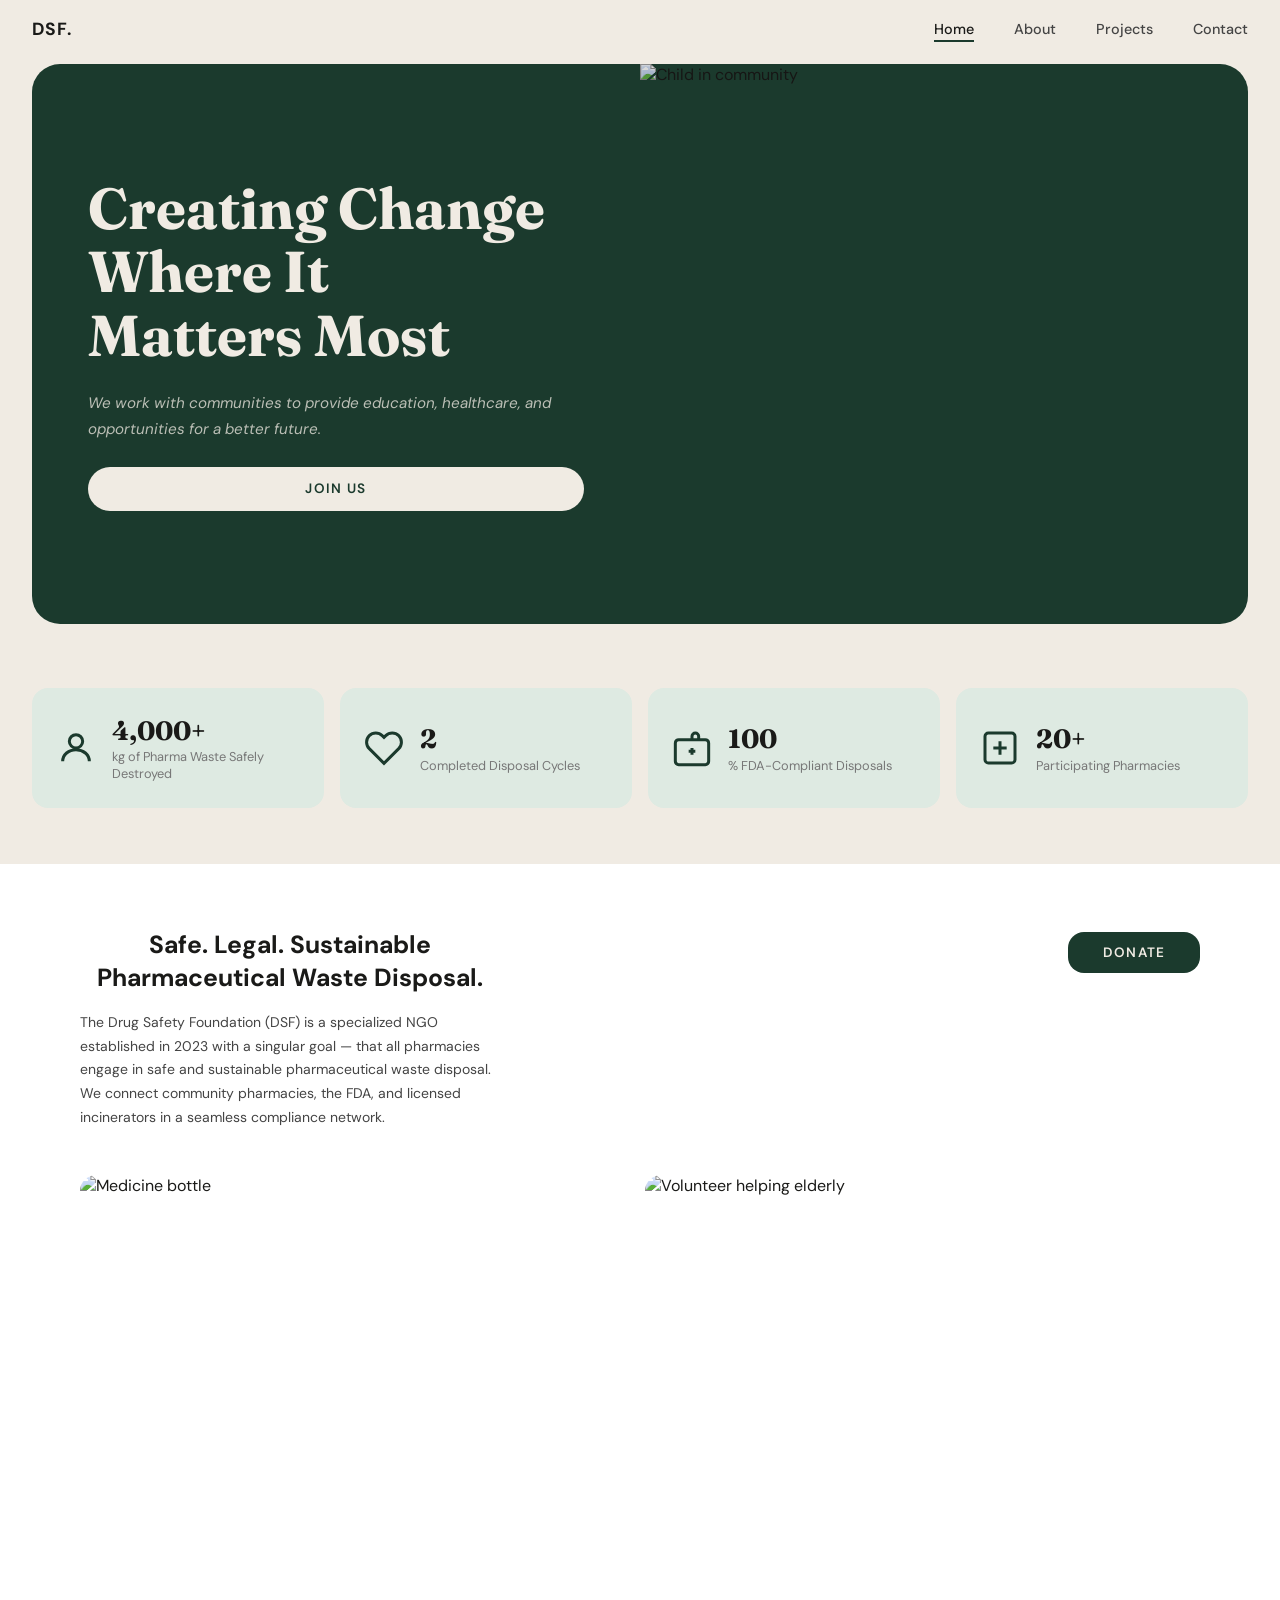
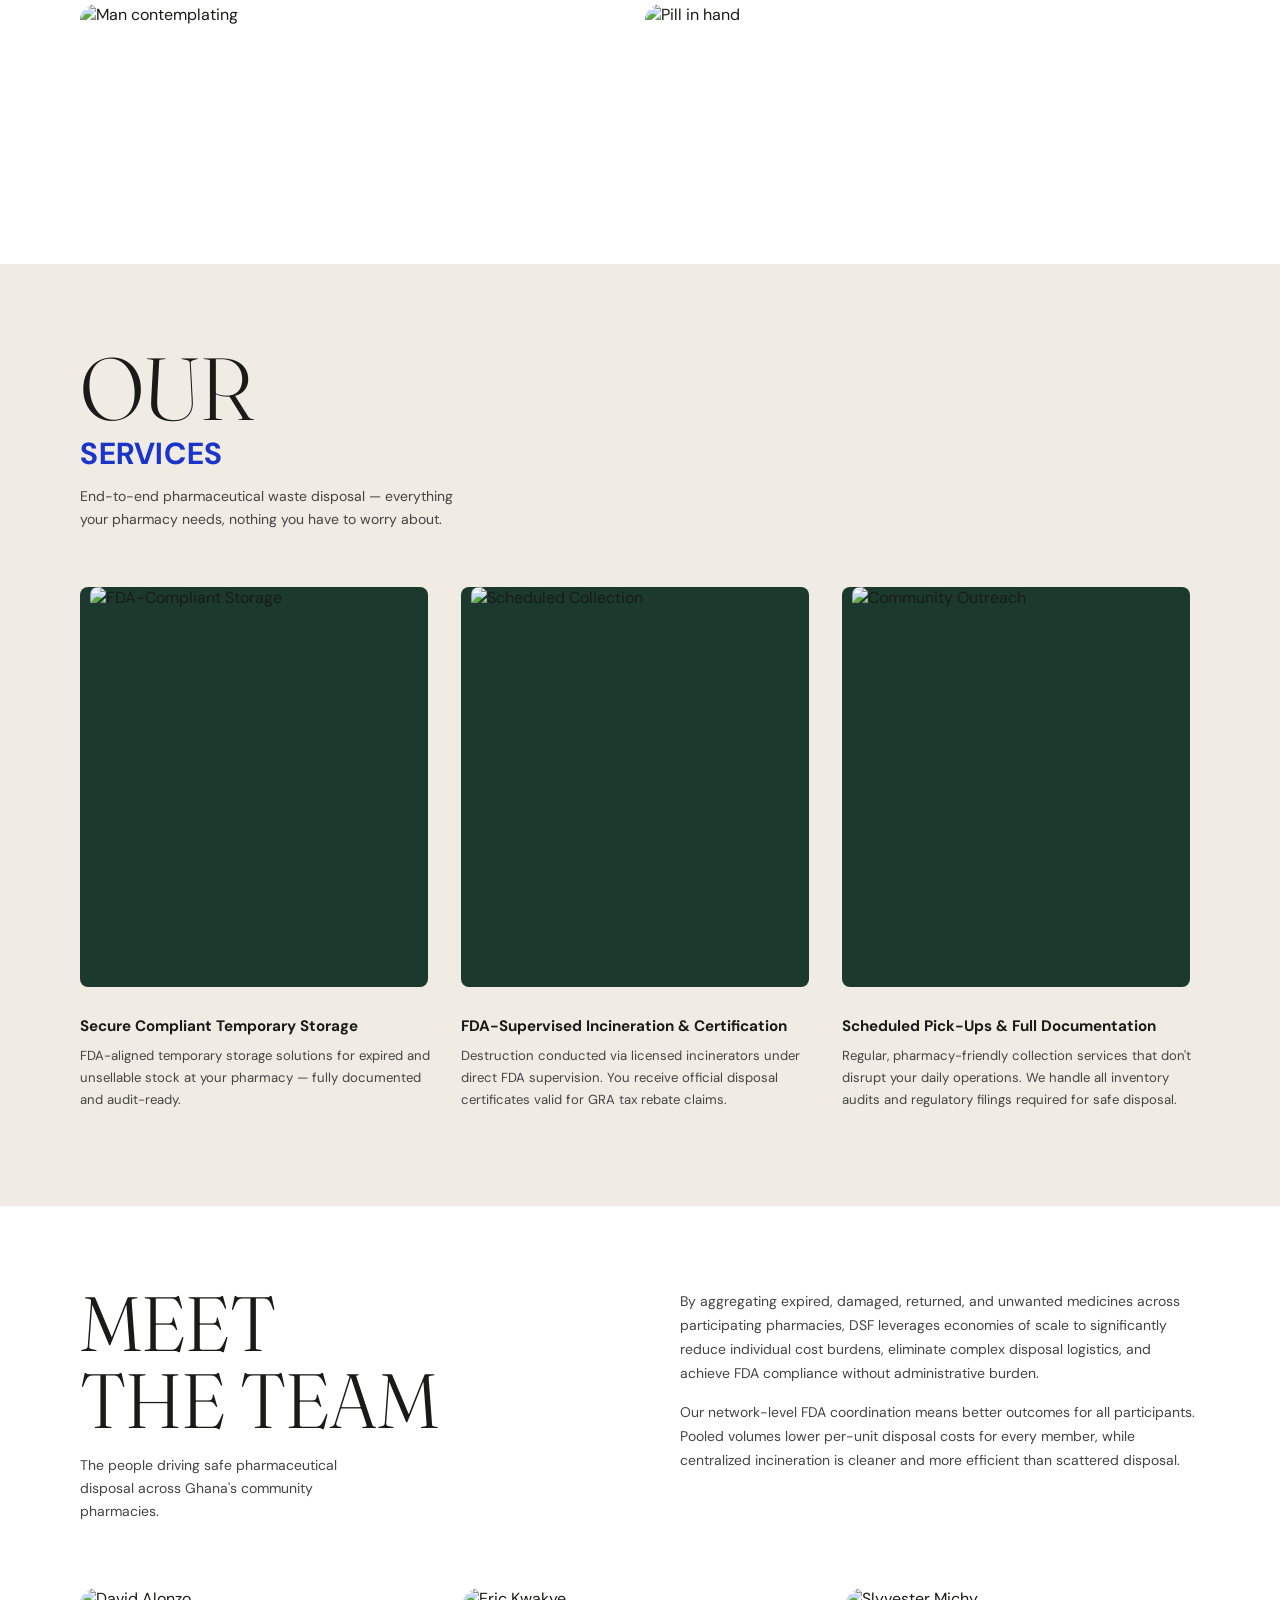
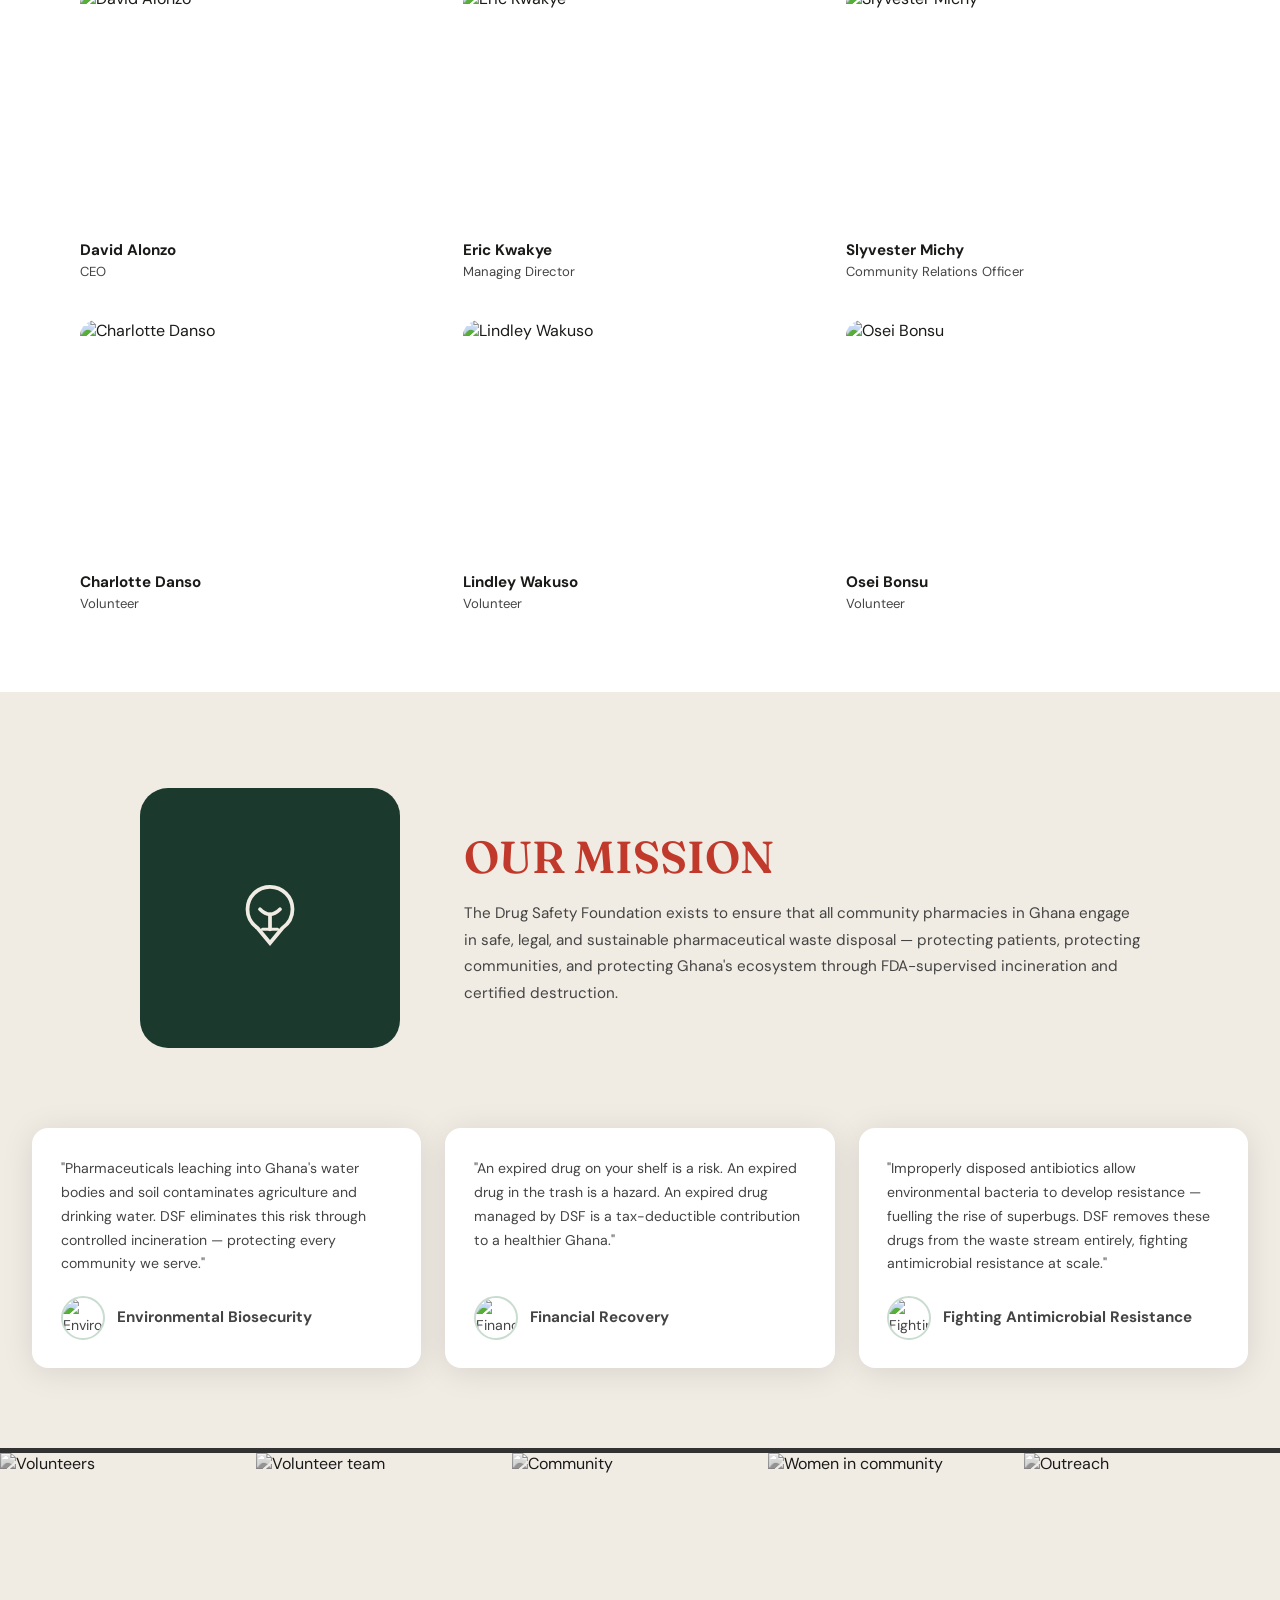
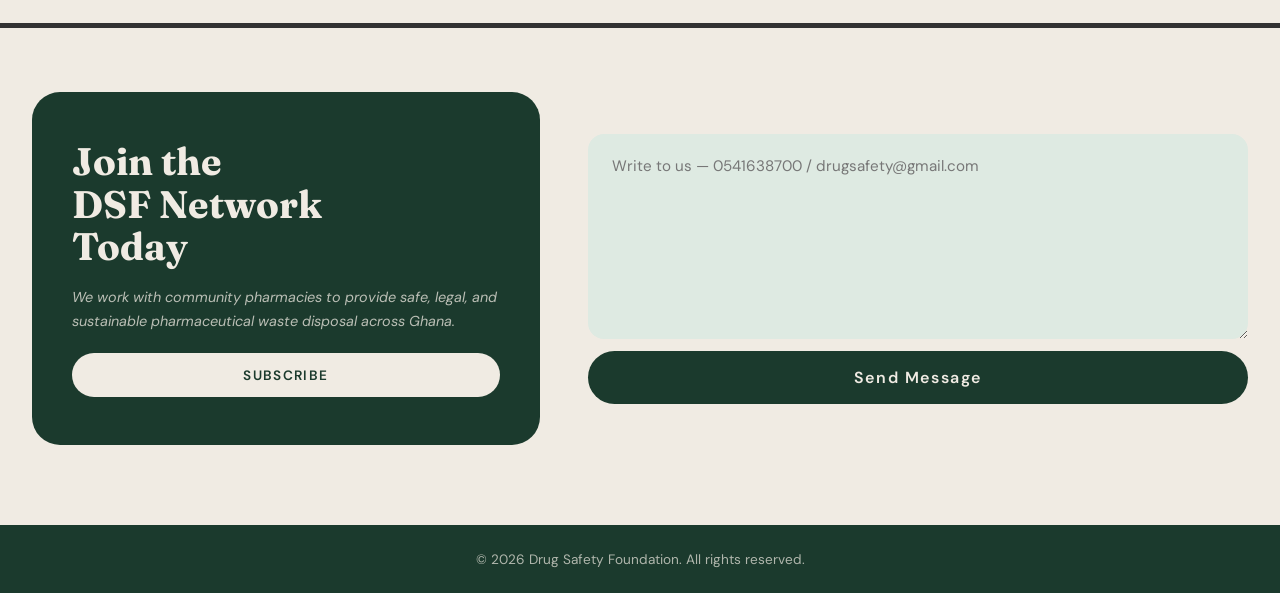
==== index.html @ d6389de9 "initial files" ====
<!DOCTYPE html>
<html lang="en">
<head>
  <meta charset="UTF-8" />
  <meta name="viewport" content="width=device-width, initial-scale=1.0" />
  <title>Drug Safety Foundation</title>
  <link rel="preconnect" href="https://fonts.googleapis.com" />
  <link rel="preconnect" href="https://fonts.gstatic.com" crossorigin />
  <link href="https://fonts.googleapis.com/css2?family=Fraunces:ital,wght@0,300;0,600;0,700;0,900;1,300;1,400&family=DM+Sans:wght@300;400;500;600&display=swap" rel="stylesheet" />
  <link rel="stylesheet" href="style.css" />
</head>
<body>

  <!-- NAVBAR -->
  <header class="navbar" id="navbar">
    <div class="navbar__inner">
      <a href="#" class="navbar__logo">DSF.</a>
      <nav class="navbar__nav">
        <a href="#hero" class="navbar__link active">Home</a>
        <a href="#about" class="navbar__link">About</a>
        <a href="#projects" class="navbar__link">Projects</a>
        <a href="#contact" class="navbar__link">Contact</a>
      </nav>

      <button class="hamburger" id="hamburger" aria-label="Open menu">
        <span></span><span></span><span></span>
      </button>

    </div>
    <!-- mobile nav -->
    <div class="mobile-nav" id="mobileNav">
      <a href="#hero" class="mobile-nav__link">Home</a>
      <a href="#about" class="mobile-nav__link">About</a>
      <a href="#projects" class="mobile-nav__link">Projects</a>
      <a href="#contact" class="mobile-nav__link">Contact</a>
    </div>
  </header>



  <main>

    <!--  HERO  -->
    <section class="hero" id="hero">
      <div class="hero__card">
        <div class="hero__content">
          <h1 class="hero__heading">
            Creating Change<br>
            Where It<br>
            Matters Most
          </h1>
          <p class="hero__sub">
            We work with communities to provide education,
            healthcare, and opportunities for a better future.
          </p>
          <a href="#contact" class="btn btn--light">JOIN US</a>
        </div>
        <div class="hero__image-wrap">
          <img
            src="https://images.unsplash.com/photo-1543857778-c4a1a3e0b2eb?w=900&q=80"
            alt="Child in community"
            class="hero__image"
          />
        </div>
      </div>
    </section>

    <!--  STATS  -->
    <section class="stats">
      <div class="stats__grid">
        <div class="stats__item">
          <div class="stats__icon">
            <svg viewBox="0 0 24 24" fill="none" stroke="currentColor" stroke-width="1.8"><circle cx="12" cy="8" r="4"/><path d="M4 20c0-4 3.6-7 8-7s8 3 8 7"/></svg>
          </div>
          <div class="stats__text">
            <strong class="stats__num">4000+</strong>
            <span class="stats__label">kg of Pharma Waste Safely Destroyed</span>
          </div>
        </div>
        <div class="stats__item">
          <div class="stats__icon">
            <svg viewBox="0 0 24 24" fill="none" stroke="currentColor" stroke-width="1.8"><path d="M20.84 4.61a5.5 5.5 0 0 0-7.78 0L12 5.67l-1.06-1.06a5.5 5.5 0 0 0-7.78 7.78l1.06 1.06L12 21.23l7.78-7.78 1.06-1.06a5.5 5.5 0 0 0 0-7.78z"/></svg>
          </div>
          <div class="stats__text">
            <strong class="stats__num">2</strong>
            <span class="stats__label">Completed Disposal Cycles</span>
          </div>
        </div>
        <div class="stats__item">
          <div class="stats__icon">
            <svg viewBox="0 0 24 24" fill="none" stroke="currentColor" stroke-width="1.8"><rect x="2" y="7" width="20" height="15" rx="2"/><path d="M16 7V5a2 2 0 0 0-4 0v2M12 12v4M10 14h4"/></svg>
          </div>
          <div class="stats__text">
            <strong class="stats__num">100</strong>
            <span class="stats__label">% FDA-Compliant Disposals</span>
          </div>
        </div>
        <div class="stats__item">
          <div class="stats__icon">
            <svg viewBox="0 0 24 24" fill="none" stroke="currentColor" stroke-width="1.8"><path d="M19 3H5a2 2 0 0 0-2 2v14a2 2 0 0 0 2 2h14a2 2 0 0 0 2-2V5a2 2 0 0 0-2-2z"/><path d="M12 8v8M8 12h8"/></svg>
          </div>
          <div class="stats__text">
            <strong class="stats__num">20+</strong>
            <span class="stats__label">Participating Pharmacies</span>
          </div>
        </div>
      </div>
    </section>



    <!-- ABOUT -->
    <section class="about" id="about">
      <div class="about__top">
        <div class="about__text-col">
          <h2 class="about__heading">Safe. Legal. Sustainable Pharmaceutical Waste Disposal.</h2>
          <p class="about__body">
            The Drug Safety Foundation (DSF) is a specialized NGO established in 2023 with a singular goal — that all pharmacies engage in safe and sustainable pharmaceutical waste disposal. We connect community pharmacies, the FDA, and licensed incinerators in a seamless compliance network.
          </p>
        </div>
        <div class="about__cta-col">
          <a href="#contact" class="btn btn--donate">DONATE</a>
        </div>
      </div>

      <!-- 2-column photo mosaic -->
      <div class="about__mosaic">
        <div class="mosaic__col">
          <div class="mosaic__img mosaic__img--tall">
            <img src="https://images.unsplash.com/photo-1584308666744-24d5c474f2ae?w=700&q=80" alt="Medicine bottle" />
          </div>
          <div class="mosaic__img mosaic__img--short">
            <img src="https://images.unsplash.com/photo-1531384441138-2736e62e0919?w=700&q=80" alt="Man contemplating" />
          </div>
        </div>
        <div class="mosaic__col">
          <div class="mosaic__img mosaic__img--tall">
            <img src="https://images.unsplash.com/photo-1559757175-5700dde675bc?w=700&q=80" alt="Volunteer helping elderly" />
          </div>
          <div class="mosaic__img mosaic__img--short">
            <img src="https://images.unsplash.com/photo-1576765607924-3f7b8410a787?w=700&q=80" alt="Pill in hand" />
          </div>
        </div>
      </div>
    </section>



    <!-- STORIES / SERVICES -->
    <section class="stories" id="projects">
      <div class="stories__header">
        <h2 class="stories__title">OUR</h2>
        <span class="stories__subtitle">SERVICES</span>
        <p class="stories__intro">
          End-to-end pharmaceutical waste disposal — everything your pharmacy needs, nothing you have to worry about.
        </p>
      </div>

      <div class="stories__grid">
        <article class="story-card">
          <div class="story-card__frame">
            <div class="story-card__accent"></div>
            <div class="story-card__img">
              <img src="https://images.unsplash.com/photo-1576765607924-3f7b8410a787?w=700&q=80" alt="FDA-Compliant Storage" />
            </div>
          </div>
          <h3 class="story-card__title">Secure Compliant Temporary Storage</h3>
          <p class="story-card__body">FDA-aligned temporary storage solutions for expired and unsellable stock at your pharmacy — fully documented and audit-ready.</p>
        </article>

        <article class="story-card">
          <div class="story-card__frame">
            <div class="story-card__accent"></div>
            <div class="story-card__img">
              <img src="https://images.unsplash.com/photo-1543857778-c4a1a3e0b2eb?w=700&q=80" alt="Scheduled Collection" />
            </div>
          </div>
          <h3 class="story-card__title">FDA-Supervised Incineration & Certification</h3>
          <p class="story-card__body">Destruction conducted via licensed incinerators under direct FDA supervision. You receive official disposal certificates valid for GRA tax rebate claims.</p>
        </article>

        <article class="story-card">
          <div class="story-card__frame">
            <div class="story-card__accent"></div>
            <div class="story-card__img">
              <img src="https://images.unsplash.com/photo-1488521787991-ed7bbaae773c?w=700&q=80" alt="Community Outreach" />
            </div>
          </div>
          <h3 class="story-card__title">Scheduled Pick-Ups & Full Documentation</h3>
          <p class="story-card__body">Regular, pharmacy-friendly collection services that don't disrupt your daily operations. We handle all inventory audits and regulatory filings required for safe disposal.</p>
        </article>
      </div>
    </section>



    <!-- TEAM -->
    <section class="team" id="team">
      <div class="team__top">
        <div class="team__header-col">
          <h2 class="team__heading">MEET<br />THE TEAM</h2>
          <p class="team__sub">The people driving safe pharmaceutical disposal across Ghana's community pharmacies.</p>
        </div>
        <div class="team__desc-col">
          <p>By aggregating expired, damaged, returned, and unwanted medicines across participating pharmacies, DSF leverages economies of scale to significantly reduce individual cost burdens, eliminate complex disposal logistics, and achieve FDA compliance without administrative burden.</p>
          <p>Our network-level FDA coordination means better outcomes for all participants. Pooled volumes lower per-unit disposal costs for every member, while centralized incineration is cleaner and more efficient than scattered disposal.</p>
        </div>
      </div>

      <!-- Row 1: 3 leadership photos -->
      <div class="team__grid">
        <div class="team-card">
          <div class="team-card__photo">
            <img src="https://images.unsplash.com/photo-1506794778202-cad84cf45f1d?w=600&q=80" alt="David Alonzo" />
          </div>
          <h3 class="team-card__name">David Alonzo</h3>
          <p class="team-card__role">CEO</p>
        </div>
        <div class="team-card">
          <div class="team-card__photo">
            <img src="https://images.unsplash.com/photo-1500648767791-00dcc994a43e?w=600&q=80" alt="Eric Kwakye" />
          </div>
          <h3 class="team-card__name">Eric Kwakye</h3>
          <p class="team-card__role">Managing Director</p>
        </div>
        <div class="team-card">
          <div class="team-card__photo">
            <img src="https://images.unsplash.com/photo-1531384441138-2736e62e0919?w=600&q=80" alt="Slyvester Michy" />
          </div>
          <h3 class="team-card__name">Slyvester Michy</h3>
          <p class="team-card__role">Community Relations Officer</p>
        </div>

        <!-- Row 2: volunteers -->
        <div class="team-card">
          <div class="team-card__photo">
            <img src="https://images.unsplash.com/photo-1567532939604-b6b5b0db2604?w=600&q=80" alt="Charlotte Danso" />
          </div>
          <h3 class="team-card__name">Charlotte Danso</h3>
          <p class="team-card__role">Volunteer</p>
        </div>
        <div class="team-card">
          <div class="team-card__photo">
            <img src="https://images.unsplash.com/photo-1531746020798-e6953c6e8e04?w=600&q=80" alt="Lindley Wakuso" />
          </div>
          <h3 class="team-card__name">Lindley Wakuso</h3>
          <p class="team-card__role">Volunteer</p>
        </div>
        <div class="team-card">
          <div class="team-card__photo">
            <img src="https://images.unsplash.com/photo-1507003211169-0a1dd7228f2d?w=600&q=80" alt="Osei Bonsu" />
          </div>
          <h3 class="team-card__name">Osei Bonsu</h3>
          <p class="team-card__role">Volunteer</p>
        </div>
      </div>
    </section>



    <!-- MISSION -->
    <section class="mission">
      <div class="mission__inner">
        <div class="mission__icon-block">
          <div class="mission__icon">
            <svg viewBox="0 0 80 80" fill="none" xmlns="http://www.w3.org/2000/svg">
              <path d="M40 15C30 15 22 23 22 33c0 6 3 11.5 8 15l10 12 10-12c5-3.5 8-9 8-15 0-10-8-18-18-18z" stroke="#f0ebe3" stroke-width="3" fill="none"/>
              <path d="M32 33c0 0 4 4 8 4s8-4 8-4" stroke="#f0ebe3" stroke-width="3" stroke-linecap="round"/>
              <path d="M40 37v12" stroke="#f0ebe3" stroke-width="3" stroke-linecap="round"/>
              <path d="M34 49h12" stroke="#f0ebe3" stroke-width="2.5" stroke-linecap="round"/>
            </svg>
          </div>
        </div>
        <div class="mission__text">
          <h2 class="mission__title">OUR MISSION</h2>
          <p class="mission__body">
            The Drug Safety Foundation exists to ensure that all community pharmacies in Ghana engage in safe, legal, and sustainable pharmaceutical waste disposal — protecting patients, protecting communities, and protecting Ghana's ecosystem through FDA-supervised incineration and certified destruction.
          </p>
        </div>
      </div>

      <!-- Testimonials / Pillars -->
      <div class="testimonials">
        <div class="testimonial-card">
          <p>"Pharmaceuticals leaching into Ghana's water bodies and soil contaminates agriculture and drinking water. DSF eliminates this risk through controlled incineration — protecting every community we serve."</p>
          <div class="testimonial-card__author">
            <div class="testimonial-card__avatar">
              <img src="https://images.unsplash.com/photo-1534528741775-53994a69daeb?w=100&q=80" alt="Environmental Biosecurity" />
            </div>
            <strong>Environmental Biosecurity</strong>
          </div>
        </div>
        <div class="testimonial-card">
          <p>"An expired drug on your shelf is a risk. An expired drug in the trash is a hazard. An expired drug managed by DSF is a tax-deductible contribution to a healthier Ghana."</p>
          <div class="testimonial-card__author">
            <div class="testimonial-card__avatar">
              <img src="https://images.unsplash.com/photo-1531384441138-2736e62e0919?w=100&q=80" alt="Financial Recovery" />
            </div>
            <strong>Financial Recovery</strong>
          </div>
        </div>
        <div class="testimonial-card">
          <p>"Improperly disposed antibiotics allow environmental bacteria to develop resistance — fuelling the rise of superbugs. DSF removes these drugs from the waste stream entirely, fighting antimicrobial resistance at scale."</p>
          <div class="testimonial-card__author">
            <div class="testimonial-card__avatar">
              <img src="https://images.unsplash.com/photo-1531746020798-e6953c6e8e04?w=100&q=80" alt="Fighting AMR" />
            </div>
            <strong>Fighting Antimicrobial Resistance</strong>
          </div>
        </div>
      </div>
    </section>



    <!--  CONTACT -->
    <section class="contact" id="contact">
      <!-- Photo strip -->
      <div class="photo-strip">
        <img src="https://images.unsplash.com/photo-1488521787991-ed7bbaae773c?w=500&q=60&grayscale" alt="Volunteers" />
        <img src="https://images.unsplash.com/photo-1559757175-5700dde675bc?w=500&q=60&grayscale" alt="Volunteer team" />
        <img src="https://images.unsplash.com/photo-1531384441138-2736e62e0919?w=500&q=60&grayscale" alt="Community" />
        <img src="https://images.unsplash.com/photo-1567532939604-b6b5b0db2604?w=500&q=60&grayscale" alt="Women in community" />
        <img src="https://images.unsplash.com/photo-1594744803329-e58b31de8bf5?w=500&q=60&grayscale" alt="Outreach" />
      </div>

      <!-- Contact form section -->
      <div class="contact__body">
        <div class="contact__cta-card">
          <h2 class="contact__heading">Join the<br />DSF Network<br />Today</h2>
          <p class="contact__sub">
            We work with community pharmacies to provide safe, legal, and sustainable pharmaceutical waste disposal across Ghana.
          </p>
          <button class="btn btn--light-outline">SUBSCRIBE</button>
        </div>

        <div class="contact__form-col">
          <textarea class="contact__textarea" placeholder="Write to us — 0541638700 / drugsafety@gmail.com" rows="8"></textarea>
          <button class="btn btn--send" id="sendBtn">Send Message</button>
        </div>
      </div>
    </section>

  </main>



  <!-- FOOTER -->
  <footer class="footer">
    <p>© 2026 Drug Safety Foundation. All rights reserved.</p>
  </footer>

  <script src="main.js"></script>
</body>
</html>
---- style.css ----
/* ── Custom Properties ─────────────────────────────── */
:root {
  --cream:       #f0ebe3;
  --forest:      #1b3a2d;
  --forest-mid:  #2a5040;
  --sage:        #c9dcd0;
  --sage-light:  #deeae2;
  --blush:       #c0392b;
  --text-dark:   #1a1a18;
  --text-mid:    #444;
  --text-light:  #777;
  --white:       #ffffff;

  --font-display: 'Fraunces', Georgia, serif;
  --font-body:    'DM Sans', sans-serif;

  --radius-sm:   8px;
  --radius-md:   16px;
  --radius-lg:   28px;
  --radius-xl:   40px;

  --shadow:      0 4px 32px rgba(0,0,0,.10);
  --shadow-lg:   0 12px 48px rgba(0,0,0,.15);
}

/* ── Reset ─────────────────────────────────────────── */
*, *::before, *::after { box-sizing: border-box; margin: 0; padding: 0; }
html { scroll-behavior: smooth; }
body {
  font-family: var(--font-body);
  background-color: var(--cream);
  color: var(--text-dark);
  overflow-x: hidden;
}
img { display: block; width: 100%; height: 100%; object-fit: cover; }
a  { text-decoration: none; color: inherit; }

/* ── Shared Buttons ────────────────────────────────── */
.btn {
  display: inline-flex;
  align-items: center;
  justify-content: center;
  font-family: var(--font-body);
  font-weight: 600;
  font-size: .85rem;
  letter-spacing: .1em;
  cursor: pointer;
  border: none;
  transition: transform .2s, box-shadow .2s, background .2s;
}
.btn:hover { transform: translateY(-2px); box-shadow: var(--shadow); }
.btn:active { transform: translateY(0); }

.btn--light {
  background: var(--cream);
  color: var(--forest);
  padding: .85rem 2.8rem;
  border-radius: 999px;
}
.btn--dark {
  background: var(--forest);
  color: var(--cream);
  padding: .85rem 2.4rem;
  border-radius: var(--radius-md);
}
.btn--light-outline {
  background: var(--cream);
  color: var(--forest);
  padding: .85rem 2.4rem;
  border-radius: 999px;
}
.btn--send {
  width: 100%;
  background: var(--forest);
  color: var(--cream);
  padding: 1rem 2rem;
  border-radius: 999px;
  font-size: 1rem;
  margin-top: .75rem;
}


.navbar {
  position: fixed;
  top: 0; left: 0; right: 0;
  z-index: 100;
  background: var(--cream);
  transition: box-shadow .3s;
}
.navbar.scrolled { box-shadow: 0 2px 20px rgba(0,0,0,.10); }

.navbar__inner {
  max-width: 1280px;
  margin: 0 auto;
  padding: 1.1rem 2rem;
  display: flex;
  align-items: center;
  justify-content: space-between;
}

.navbar__logo {
  font-family: var(--font-body);
  font-weight: 700;
  font-size: 1.1rem;
  letter-spacing: .05em;
  color: var(--text-dark);
}

.navbar__nav { display: flex; gap: 2.5rem; }
.navbar__link {
  font-size: .9rem;
  font-weight: 500;
  color: var(--text-mid);
  position: relative;
  transition: color .2s;
}
.navbar__link::after {
  content: '';
  position: absolute;
  bottom: -4px; left: 0;
  width: 0; height: 2px;
  background: var(--forest);
  transition: width .25s;
}
.navbar__link:hover, .navbar__link.active { color: var(--text-dark); }
.navbar__link.active::after, .navbar__link:hover::after { width: 100%; }

/* hamburger */
.hamburger {
  display: none;
  flex-direction: column;
  gap: 5px;
  background: none;
  border: none;
  cursor: pointer;
  padding: 4px;
}
.hamburger span {
  display: block;
  width: 24px; height: 2px;
  background: var(--text-dark);
  border-radius: 2px;
  transition: transform .3s, opacity .3s;
}
.hamburger.open span:nth-child(1) { transform: translateY(7px) rotate(45deg); }
.hamburger.open span:nth-child(2) { opacity: 0; }
.hamburger.open span:nth-child(3) { transform: translateY(-7px) rotate(-45deg); }

/* mobile nav */
.mobile-nav {
  display: none;
  flex-direction: column;
  background: var(--forest);
  padding: 1.5rem 2rem;
  gap: 1.2rem;
}
.mobile-nav.open { display: flex; }
.mobile-nav__link {
  color: var(--cream);
  font-size: 1.1rem;
  font-weight: 500;
}


.hero {
  padding: 4rem 2rem 2rem;
  background: var(--cream);
}
.hero__card {
  max-width: 1280px;
  margin: 0 auto;
  background: var(--forest);
  border-radius: var(--radius-lg);
  display: grid;
  grid-template-columns: 1fr 1fr;
  overflow: hidden;
  min-height: 560px;
}

.hero__content {
  padding: 4rem 3.5rem;
  display: flex;
  flex-direction: column;
  justify-content: center;
  gap: 1.5rem;
}

.hero__heading {
  font-family: var(--font-display);
  font-weight: 700;
  font-size: clamp(2.4rem, 4.5vw, 4rem);
  line-height: 1.1;
  color: var(--cream);
}

.hero__sub {
  font-size: .95rem;
  line-height: 1.7;
  color: rgba(240,235,227,.75);
  font-style: italic;
}

.hero__image-wrap {
  position: relative;
  overflow: hidden;
}
.hero__image {
  width: 100%; height: 100%;
  object-fit: cover;
  filter: brightness(.85) saturate(.9);
  transition: transform 6s ease;
  background-image: url(./src/images/dfs-hero.png);
}
.hero__image-wrap:hover .hero__image { transform: scale(1.04); }

/* ════════════════════════════════════════════════════
   STATS
════════════════════════════════════════════════════ */
.stats {
  padding: 2rem 2rem 3.5rem;
  background: var(--cream);
}
.stats__grid {
  max-width: 1280px;
  margin: 0 auto;
  display: grid;
  grid-template-columns: repeat(4, 1fr);
  gap: 1rem;
}
.stats__item {
  background: var(--sage-light);
  border-radius: var(--radius-md);
  padding: 1.6rem 1.5rem;
  display: flex;
  align-items: center;
  gap: 1rem;
  transition: transform .25s;
}
.stats__item:hover { transform: translateY(-4px); }

.stats__icon {
  width: 40px; height: 40px; flex-shrink: 0;
  color: var(--forest);
}
.stats__icon svg { width: 100%; height: 100%; }

.stats__num {
  display: block;
  font-family: var(--font-display);
  font-size: 1.65rem;
  font-weight: 700;
  color: var(--text-dark);
}
.stats__label {
  display: block;
  font-size: .8rem;
  color: var(--text-light);
  margin-top: .1rem;
}

/* ════════════════════════════════════════════════════
   ABOUT  (PDF page 2)
════════════════════════════════════════════════════ */
.about {
  background: var(--white);
  padding: 4rem 5rem 0;
}

/* Top row: heading+body LEFT, donate button RIGHT */
.about__top {
  display: flex;
  justify-content: space-between;
  align-items: flex-start;
  margin-bottom: 2.8rem;
  gap: 3rem;
}

.about__text-col { max-width: 420px; }

.about__heading {
  font-family: var(--font-body);
  font-size: 1.55rem;
  font-weight: 700;
  line-height: 1.35;
  color: var(--text-dark);
  margin-bottom: 1rem;
  /* PDF: center-aligned heading */
  text-align: center;
}

.about__body {
  font-size: .875rem;
  line-height: 1.7;
  color: var(--text-mid);
}

.about__cta-col {
  flex-shrink: 0;
  padding-top: .25rem;
}

.btn--donate {
  background: var(--forest);
  color: var(--cream);
  padding: .75rem 2.2rem;
  border-radius: var(--radius-md);
  font-size: .85rem;
  letter-spacing: .08em;
}

/* 2-column mosaic: each col has tall image + short image */
.about__mosaic {
  display: grid;
  grid-template-columns: 1fr 1fr;
  gap: .6rem;
}

.mosaic__col {
  display: flex;
  flex-direction: column;
  gap: .6rem;
}

.mosaic__img {
  overflow: hidden;
  border-radius: var(--radius-md);
}
.mosaic__img img { width: 100%; height: 100%; object-fit: cover; }

/* Left col: tall ≈ 60%, short ≈ 38% of total height */
.mosaic__img--tall  { height: 420px; }
.mosaic__img--short { height: 260px; }

/* ════════════════════════════════════════════════════
   SUCCESS STORIES  (PDF page 3)
════════════════════════════════════════════════════ */
.stories {
  padding: 5rem 5rem 6rem;
  background: var(--cream);
}

/* Header block — top-left */
.stories__header {
  margin-bottom: 3.5rem;
}

.stories__title {
  font-family: var(--font-display);
  font-size: clamp(3rem, 7vw, 5.5rem);
  font-weight: 300;           /* thin weight like PDF */
  line-height: 1;
  color: var(--text-dark);
  letter-spacing: -.01em;
}

.stories__subtitle {
  display: block;
  font-family: var(--font-body);
  font-size: clamp(1.3rem, 2.5vw, 1.9rem);
  font-weight: 700;
  color: #1a35c8;             /* blue from PDF */
  margin-top: .15rem;
  margin-bottom: .7rem;
  letter-spacing: .02em;
}

.stories__intro {
  font-size: .875rem;
  color: var(--text-mid);
  line-height: 1.65;
  max-width: 380px;
}

/* 3-equal-column grid */
.stories__grid {
  display: grid;
  grid-template-columns: repeat(3, 1fr);
  gap: 1.4rem;
  align-items: start;
}

.story-card { display: flex; flex-direction: column; }

/* Frame = the image + accent border together */
.story-card__frame {
  position: relative;
  margin-bottom: 1.2rem;
  /* accent offset: shift image right+down so accent shows top-left */
  padding-left: 10px;
  padding-bottom: 10px;
}

/* Dark green rect behind the image (top-left corner peeks out) */
.story-card__accent {
  position: absolute;
  top: 0;
  left: 0;
  /* stretches almost to image bottom-right */
  right: 10px;
  bottom: 10px;
  background: var(--forest);
  border-radius: var(--radius-sm);
  z-index: 0;
}

/* The image sits in front, offset right+down */
.story-card__img {
  position: relative;
  z-index: 1;
  border-radius: var(--radius-sm);
  overflow: hidden;
  height: 400px;
}
.story-card__img img {
  width: 100%; height: 100%;
  object-fit: cover;
  object-position: center top;
  transition: transform .5s ease;
}
.story-card:hover .story-card__img img { transform: scale(1.04); }

.story-card__title {
  font-family: var(--font-body);
  font-weight: 700;
  font-size: .95rem;
  color: var(--text-dark);
  margin-bottom: .5rem;
  line-height: 1.4;
}

.story-card__body {
  font-size: .82rem;
  color: var(--text-mid);
  line-height: 1.65;
}

/* ════════════════════════════════════════════════════
   TEAM  (PDF page 4)
════════════════════════════════════════════════════ */
.team {
  background: var(--white);
  padding: 5rem 5rem 5rem;
}

/* Top row: big heading+sub LEFT, two paragraphs RIGHT */
.team__top {
  display: grid;
  grid-template-columns: auto 1fr;
  gap: 6rem;
  align-items: start;
  margin-bottom: 4rem;
}

.team__header-col {}

.team__heading {
  font-family: var(--font-display);
  font-size: clamp(3rem, 6vw, 5rem);
  font-weight: 300;           /* very thin, like PDF */
  line-height: 1;
  color: var(--text-dark);
  letter-spacing: -.01em;
  margin-bottom: .9rem;
}

.team__sub {
  font-size: .875rem;
  color: var(--text-mid);
  line-height: 1.65;
  max-width: 280px;
}

.team__desc-col {
  display: flex;
  flex-direction: column;
  gap: 1rem;
  font-size: .875rem;
  color: var(--text-mid);
  line-height: 1.7;
  max-width: 520px;
  /* vertically align to heading top, push to right side */
  justify-self: end;
  padding-top: .25rem;
}

/* 3-column × 2-row photo grid */
.team__grid {
  display: grid;
  grid-template-columns: repeat(3, 1fr);
  gap: 2.5rem 1.8rem;
}

.team-card {}

.team-card__photo {
  border-radius: var(--radius-md);
  overflow: hidden;
  /* wide landscape-ish ratio like PDF — photos are wide, not portrait */
  height: 240px;
  margin-bottom: .75rem;
}
.team-card__photo img {
  width: 100%; height: 100%;
  object-fit: cover;
  object-position: center top;
  transition: transform .4s ease;
}
.team-card:hover .team-card__photo img { transform: scale(1.04); }

.team-card__name {
  font-family: var(--font-body);
  font-weight: 700;
  font-size: .95rem;
  color: var(--text-dark);
  margin-bottom: .2rem;
}
.team-card__role {
  font-size: .82rem;
  color: var(--text-mid);
}

/* ════════════════════════════════════════════════════
   MISSION
════════════════════════════════════════════════════ */
.mission {
  background: var(--cream);
  padding: 6rem 2rem 5rem;
}

.mission__inner {
  max-width: 1000px;
  margin: 0 auto 5rem;
  display: grid;
  grid-template-columns: auto 1fr;
  gap: 4rem;
  align-items: center;
}

.mission__icon-block {
  width: 260px;
  height: 260px;
  background: var(--forest);
  border-radius: var(--radius-lg);
  display: flex;
  align-items: center;
  justify-content: center;
  flex-shrink: 0;
}
.mission__icon {
  width: 100px; height: 100px;
}
.mission__icon svg { width: 100%; height: 100%; }

.mission__title {
  font-family: var(--font-display);
  font-size: clamp(1.8rem, 3.5vw, 2.8rem);
  color: var(--blush);
  margin-bottom: 1rem;
  font-weight: 600;
}
.mission__body {
  font-size: .95rem;
  color: var(--text-mid);
  line-height: 1.75;
}

/* Testimonials */
.testimonials {
  max-width: 1280px;
  margin: 0 auto;
  display: grid;
  grid-template-columns: repeat(3, 1fr);
  gap: 1.5rem;
}

.testimonial-card {
  background: var(--white);
  border-radius: var(--radius-md);
  padding: 1.8rem;
  display: flex;
  flex-direction: column;
  justify-content: space-between;
  gap: 1.2rem;
  font-size: .88rem;
  color: var(--text-mid);
  line-height: 1.7;
  box-shadow: var(--shadow);
  transition: transform .25s;
}
.testimonial-card:hover { transform: translateY(-5px); }

.testimonial-card__author {
  display: flex;
  align-items: center;
  gap: .75rem;
}
.testimonial-card__avatar {
  width: 44px; height: 44px;
  border-radius: 50%;
  overflow: hidden;
  flex-shrink: 0;
  border: 2px solid var(--sage);
}
.testimonial-card__author strong { font-size: .95rem; }

/* ════════════════════════════════════════════════════
   CONTACT
════════════════════════════════════════════════════ */
.contact { background: var(--cream); }

/* Photo strip */
.photo-strip {
  display: grid;
  grid-template-columns: repeat(5, 1fr);
  height: 180px;
  overflow: hidden;
  border-top: 5px solid var(--forest);
  border-bottom: 5px solid var(--forest);
  filter: grayscale(1);
}
.photo-strip img { height: 100%; object-fit: cover; object-position: center top; }

/* Body */
.contact__body {
  max-width: 1280px;
  margin: 0 auto;
  padding: 4rem 2rem 5rem;
  display: grid;
  grid-template-columns: 1fr 1.3fr;
  gap: 3rem;
  align-items: center;
}

.contact__cta-card {
  background: var(--forest);
  border-radius: var(--radius-lg);
  padding: 3rem 2.5rem;
  display: flex;
  flex-direction: column;
  gap: 1.2rem;
}
.contact__heading {
  font-family: var(--font-display);
  font-size: clamp(1.8rem, 3vw, 2.8rem);
  font-weight: 700;
  color: var(--cream);
  line-height: 1.1;
}
.contact__sub {
  font-size: .9rem;
  color: rgba(240,235,227,.75);
  font-style: italic;
  line-height: 1.65;
}

.contact__form-col { display: flex; flex-direction: column; }

.contact__textarea {
  width: 100%;
  background: var(--sage-light);
  border: none;
  border-radius: var(--radius-md);
  padding: 1.4rem 1.5rem;
  font-family: var(--font-body);
  font-size: .95rem;
  color: var(--text-dark);
  resize: vertical;
  outline: none;
  transition: box-shadow .2s;
}
.contact__textarea:focus {
  box-shadow: 0 0 0 2px var(--forest);
}
.contact__textarea::placeholder { color: var(--text-light); }

/* ════════════════════════════════════════════════════
   FOOTER
════════════════════════════════════════════════════ */
.footer {
  background: var(--forest);
  color: rgba(240,235,227,.7);
  text-align: center;
  padding: 1.6rem 2rem;
  font-size: .85rem;
}

/* ════════════════════════════════════════════════════
   ANIMATIONS
════════════════════════════════════════════════════ */
.fade-in {
  opacity: 0;
  transform: translateY(28px);
  transition: opacity .65s ease, transform .65s ease;
}
.fade-in.visible {
  opacity: 1;
  transform: none;
}

/* ════════════════════════════════════════════════════
   RESPONSIVE
════════════════════════════════════════════════════ */
@media (max-width: 1024px) {
  .about { padding: 4rem 2.5rem 0; }
  .stories { padding: 4rem 2.5rem 5rem; }
  .team { padding: 4rem 2.5rem 4rem; }

  .stats__grid { grid-template-columns: repeat(2, 1fr); }
  .stories__grid { grid-template-columns: repeat(2, 1fr); }
  .team__grid { grid-template-columns: repeat(2, 1fr); }
  .team__top { gap: 3rem; }
  .testimonials { grid-template-columns: 1fr 1fr; }
  .mission__inner { grid-template-columns: 1fr; justify-items: center; text-align: center; }
}

@media (max-width: 768px) {
  .navbar__nav { display: none; }
  .hamburger { display: flex; }

  .about { padding: 3rem 1.5rem 0; }
  .stories { padding: 3rem 1.5rem 4rem; }
  .team { padding: 3rem 1.5rem 3rem; }

  .hero__card { grid-template-columns: 1fr; }
  .hero__image-wrap { height: 280px; order: -1; }
  .hero__content { padding: 2.5rem 2rem; }

  .about__top { flex-direction: column; }
  .about__mosaic { grid-template-columns: 1fr; }
  .mosaic__img--tall  { height: 280px; }
  .mosaic__img--short { height: 180px; }

  .stories__grid { grid-template-columns: 1fr; }
  .story-card__img { height: 300px; }

  .team__top { grid-template-columns: 1fr; gap: 1.5rem; }
  .team__desc-col { justify-self: start; max-width: 100%; }
  .team__grid { grid-template-columns: 1fr 1fr; gap: 1.5rem 1rem; }

  .testimonials { grid-template-columns: 1fr; }
  .contact__body { grid-template-columns: 1fr; }
  .photo-strip { grid-template-columns: repeat(3, 1fr); }
  .photo-strip img:nth-child(4),
  .photo-strip img:nth-child(5) { display: none; }
  .mission__icon-block { width: 180px; height: 180px; }
}

@media (max-width: 480px) {
  .about { padding: 2.5rem 1rem 0; }
  .stories { padding: 2.5rem 1rem 3rem; }
  .team { padding: 2.5rem 1rem 2.5rem; }

  .stats__grid { grid-template-columns: 1fr 1fr; }
  .team__grid { grid-template-columns: 1fr; }
  .photo-strip { grid-template-columns: repeat(2, 1fr); }
  .photo-strip img:nth-child(3) { display: none; }
}
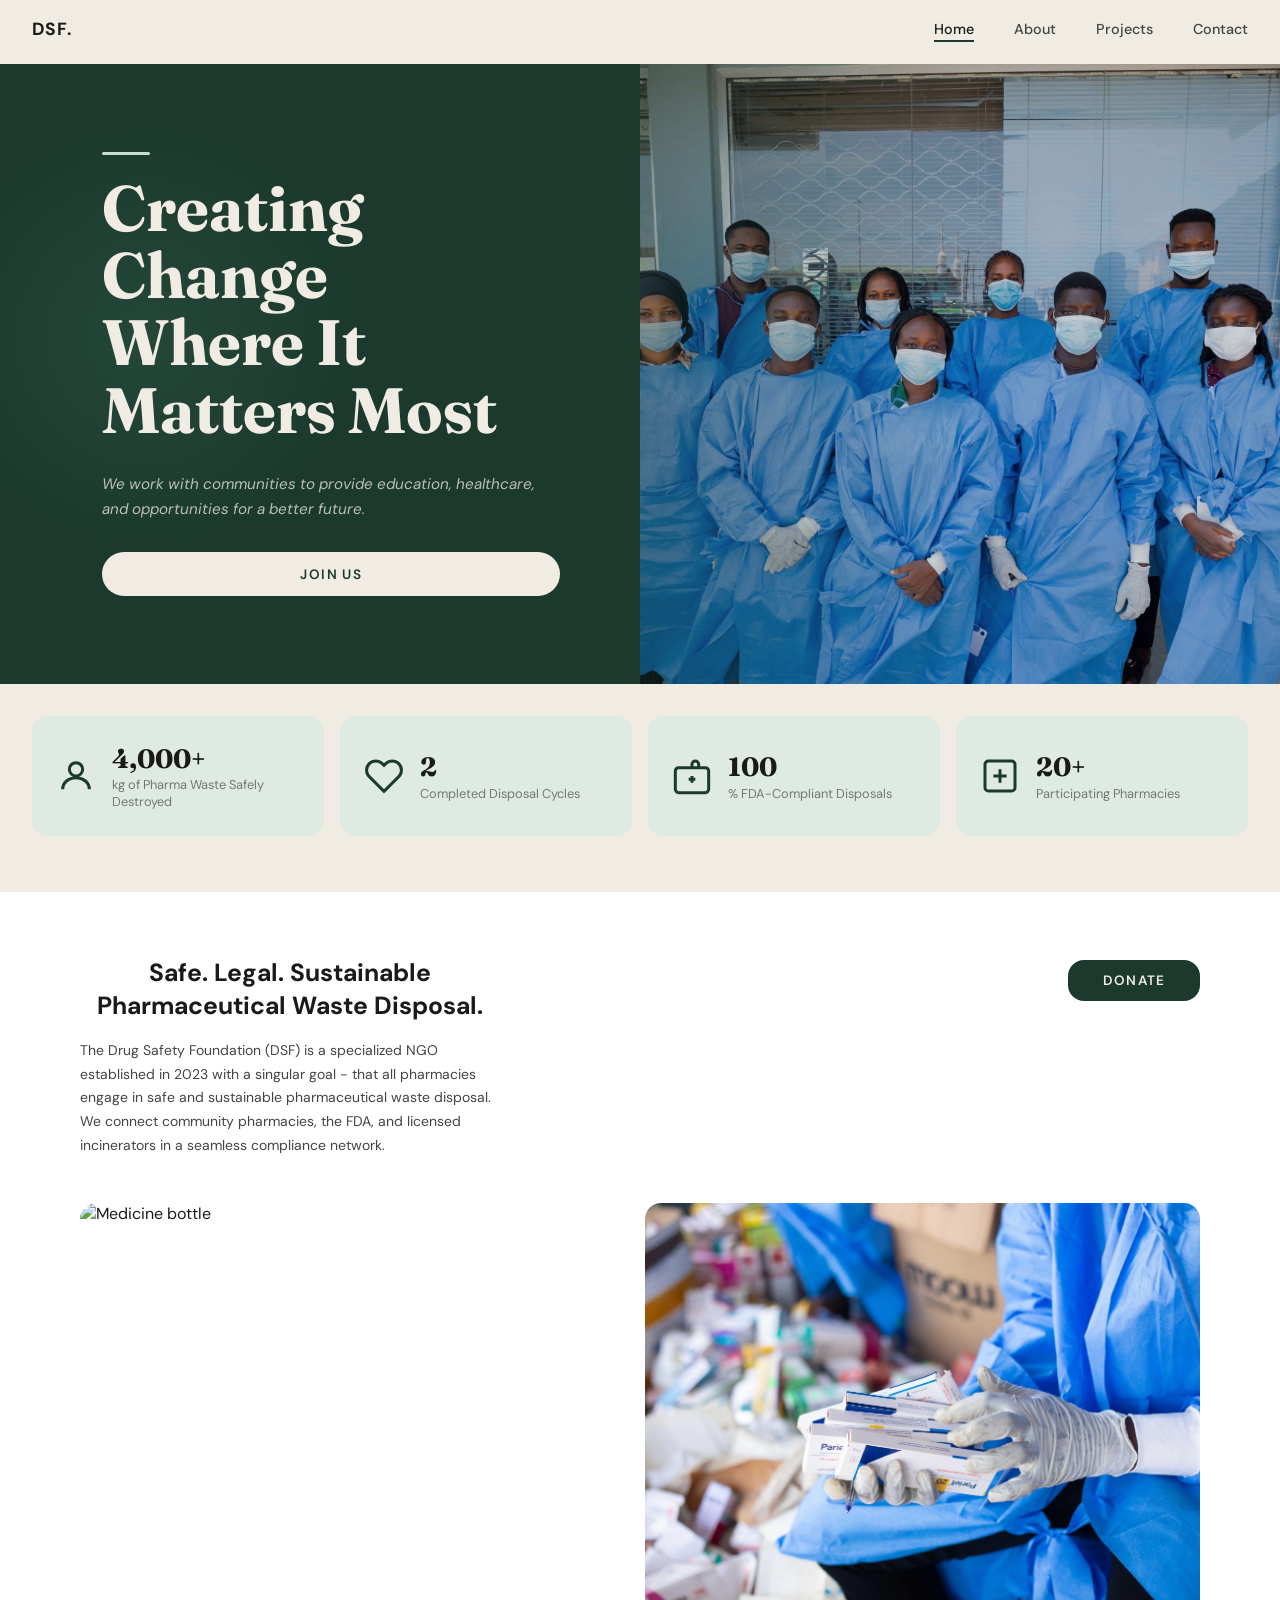
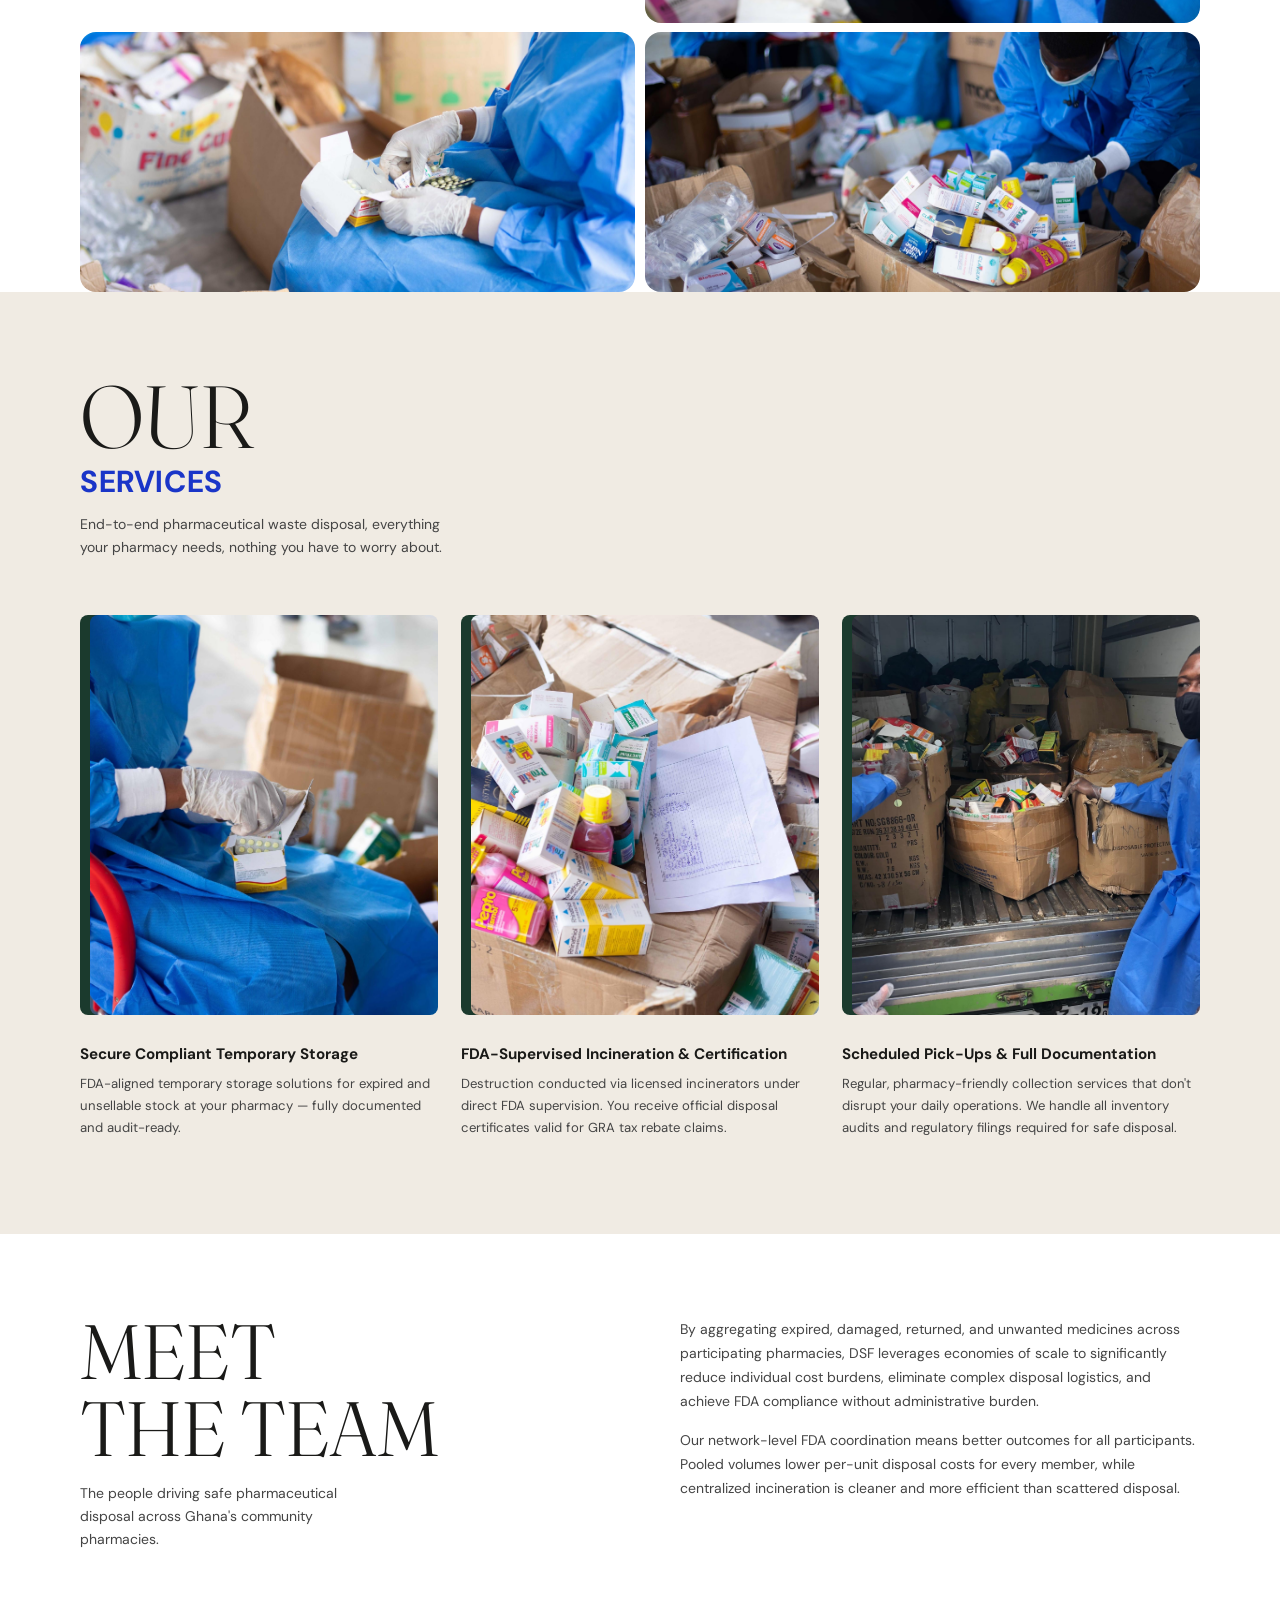
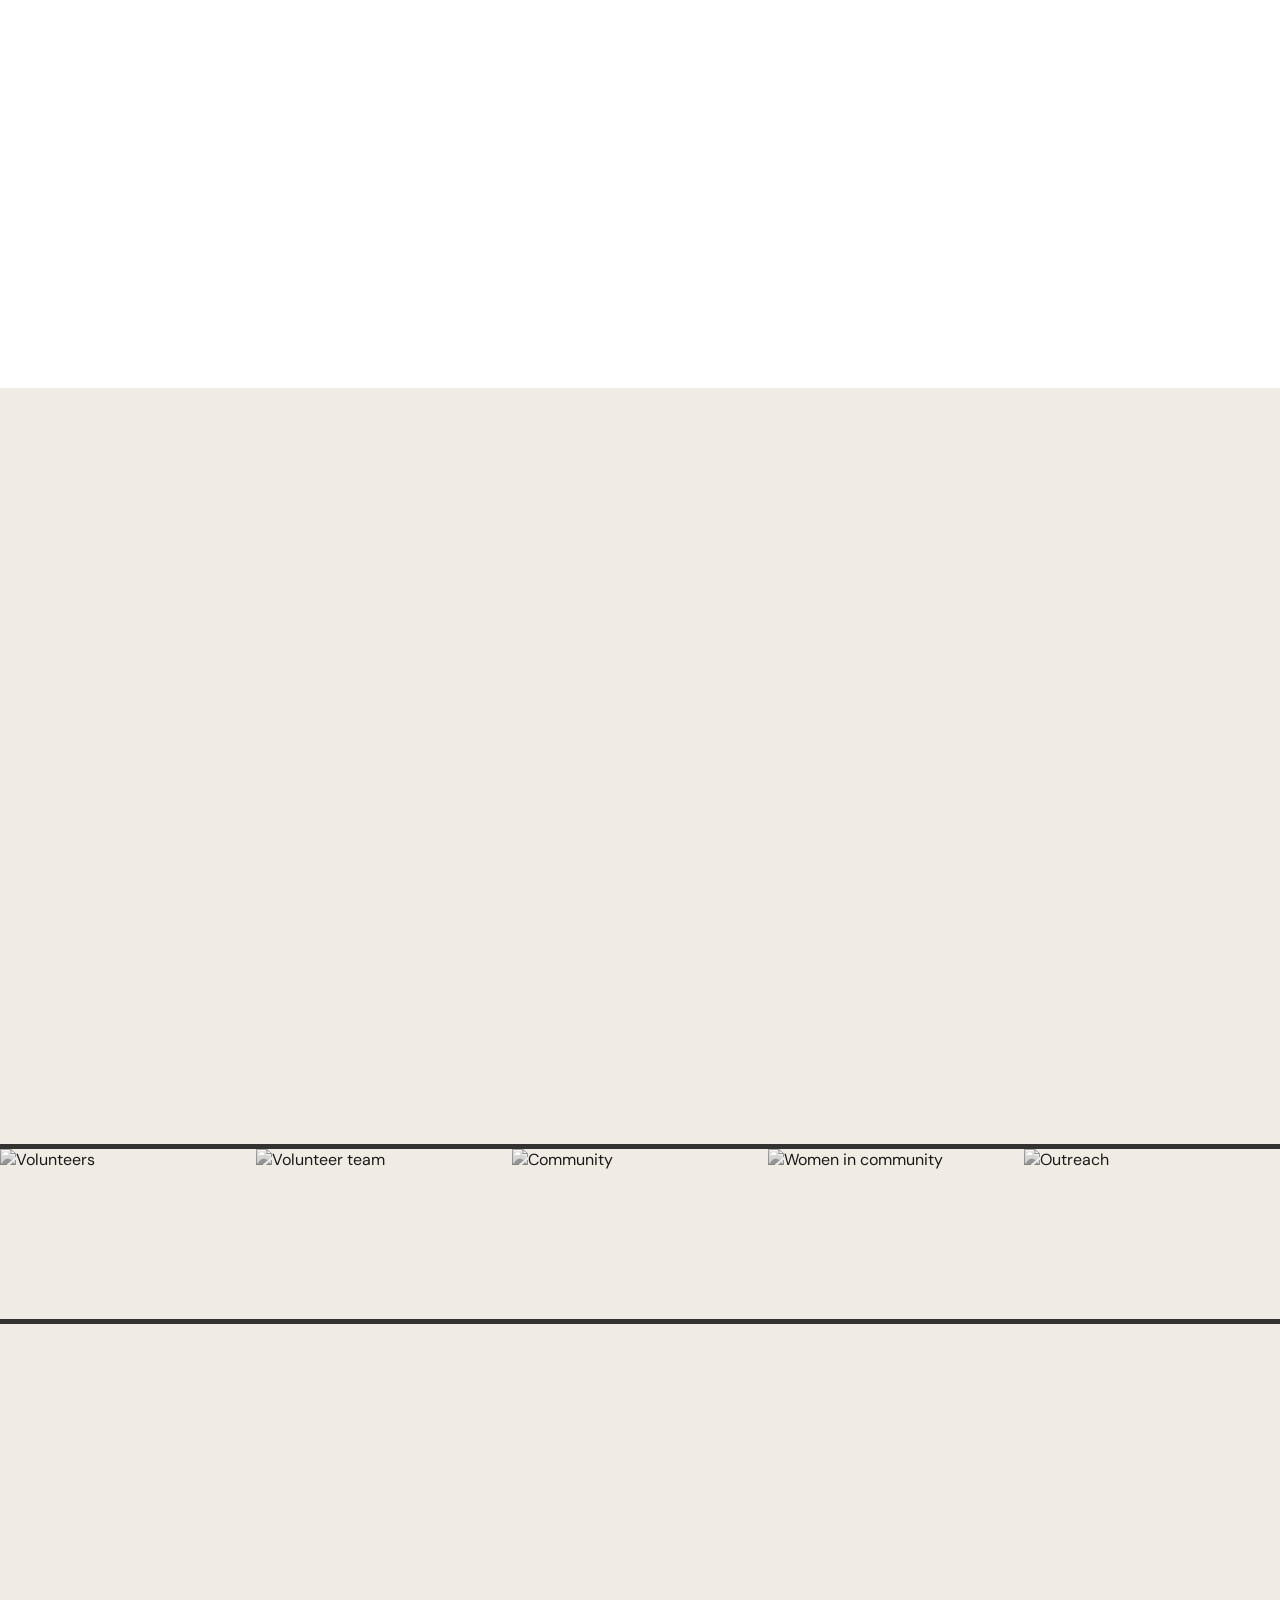
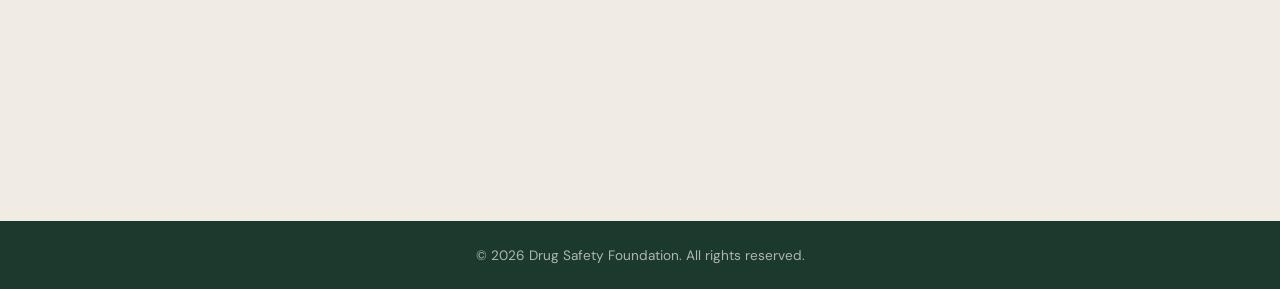
==== commit af064d59: "eddited images and inserted into code" ====
--- a/index.html
+++ b/index.html
@@ -27,6 +27,7 @@
       </button>
 
     </div>
+    
     <!-- mobile nav -->
     <div class="mobile-nav" id="mobileNav">
       <a href="#hero" class="mobile-nav__link">Home</a>
@@ -57,7 +58,7 @@
         </div>
         <div class="hero__image-wrap">
           <img
-            src="https://images.unsplash.com/photo-1543857778-c4a1a3e0b2eb?w=900&q=80"
+            src="./src/image5.jpeg"
             alt="Child in community"
             class="hero__image"
           />
@@ -115,7 +116,7 @@
         <div class="about__text-col">
           <h2 class="about__heading">Safe. Legal. Sustainable Pharmaceutical Waste Disposal.</h2>
           <p class="about__body">
-            The Drug Safety Foundation (DSF) is a specialized NGO established in 2023 with a singular goal — that all pharmacies engage in safe and sustainable pharmaceutical waste disposal. We connect community pharmacies, the FDA, and licensed incinerators in a seamless compliance network.
+            The Drug Safety Foundation (DSF) is a specialized NGO established in 2023 with a singular goal - that all pharmacies engage in safe and sustainable pharmaceutical waste disposal. We connect community pharmacies, the FDA, and licensed incinerators in a seamless compliance network.
           </p>
         </div>
         <div class="about__cta-col">
@@ -130,15 +131,15 @@
             <img src="https://images.unsplash.com/photo-1584308666744-24d5c474f2ae?w=700&q=80" alt="Medicine bottle" />
           </div>
           <div class="mosaic__img mosaic__img--short">
-            <img src="https://images.unsplash.com/photo-1531384441138-2736e62e0919?w=700&q=80" alt="Man contemplating" />
+            <img src="./src/image2.jpeg" alt="Man contemplating" />
           </div>
         </div>
         <div class="mosaic__col">
           <div class="mosaic__img mosaic__img--tall">
-            <img src="https://images.unsplash.com/photo-1559757175-5700dde675bc?w=700&q=80" alt="Volunteer helping elderly" />
+            <img src="./src/image4.jpeg" alt="Volunteer helping elderly" />
           </div>
           <div class="mosaic__img mosaic__img--short">
-            <img src="https://images.unsplash.com/photo-1576765607924-3f7b8410a787?w=700&q=80" alt="Pill in hand" />
+            <img src="./src/image9.jpeg" alt="Pill in hand" />
           </div>
         </div>
       </div>
@@ -152,7 +153,7 @@
         <h2 class="stories__title">OUR</h2>
         <span class="stories__subtitle">SERVICES</span>
         <p class="stories__intro">
-          End-to-end pharmaceutical waste disposal — everything your pharmacy needs, nothing you have to worry about.
+          End-to-end pharmaceutical waste disposal, everything your pharmacy needs, nothing you have to worry about.
         </p>
       </div>
 
@@ -161,7 +162,7 @@
           <div class="story-card__frame">
             <div class="story-card__accent"></div>
             <div class="story-card__img">
-              <img src="https://images.unsplash.com/photo-1576765607924-3f7b8410a787?w=700&q=80" alt="FDA-Compliant Storage" />
+              <img src="./src/image1.jpeg" alt="FDA-Compliant Storage" />
             </div>
           </div>
           <h3 class="story-card__title">Secure Compliant Temporary Storage</h3>
@@ -172,7 +173,7 @@
           <div class="story-card__frame">
             <div class="story-card__accent"></div>
             <div class="story-card__img">
-              <img src="https://images.unsplash.com/photo-1543857778-c4a1a3e0b2eb?w=700&q=80" alt="Scheduled Collection" />
+              <img src="./src/image3.jpeg" alt="Scheduled Collection" />
             </div>
           </div>
           <h3 class="story-card__title">FDA-Supervised Incineration & Certification</h3>
@@ -183,7 +184,7 @@
           <div class="story-card__frame">
             <div class="story-card__accent"></div>
             <div class="story-card__img">
-              <img src="https://images.unsplash.com/photo-1488521787991-ed7bbaae773c?w=700&q=80" alt="Community Outreach" />
+              <img src="./src/image6.jpeg" alt="Community Outreach" />
             </div>
           </div>
           <h3 class="story-card__title">Scheduled Pick-Ups & Full Documentation</h3>
@@ -207,51 +208,34 @@
         </div>
       </div>
 
-      <!-- Row 1: 3 leadership photos -->
       <div class="team__grid">
         <div class="team-card">
           <div class="team-card__photo">
-            <img src="https://images.unsplash.com/photo-1506794778202-cad84cf45f1d?w=600&q=80" alt="David Alonzo" />
+            <img src="./src/team1.jpeg" alt="David Alonzo" />
           </div>
           <h3 class="team-card__name">David Alonzo</h3>
           <p class="team-card__role">CEO</p>
         </div>
         <div class="team-card">
           <div class="team-card__photo">
-            <img src="https://images.unsplash.com/photo-1500648767791-00dcc994a43e?w=600&q=80" alt="Eric Kwakye" />
-          </div>
-          <h3 class="team-card__name">Eric Kwakye</h3>
-          <p class="team-card__role">Managing Director</p>
+            <img src="./src/team3 copy.png" alt="Edwin Darko Boafo" />
+          </div>
+          <h3 class="team-card__name">Edwin Darko Boafo</h3>
+          <p class="team-card__role">Field Officer</p>
         </div>
         <div class="team-card">
           <div class="team-card__photo">
-            <img src="https://images.unsplash.com/photo-1531384441138-2736e62e0919?w=600&q=80" alt="Slyvester Michy" />
-          </div>
-          <h3 class="team-card__name">Slyvester Michy</h3>
-          <p class="team-card__role">Community Relations Officer</p>
-        </div>
-
-        <!-- Row 2: volunteers -->
+            <img src="./src/team2 copy.png" alt="Patrick Tawiah" />
+          </div>
+          <h3 class="team-card__name">Patrick Tawiah</h3>
+          <p class="team-card__role">Field Officer</p>
+        </div>
         <div class="team-card">
           <div class="team-card__photo">
-            <img src="https://images.unsplash.com/photo-1567532939604-b6b5b0db2604?w=600&q=80" alt="Charlotte Danso" />
-          </div>
-          <h3 class="team-card__name">Charlotte Danso</h3>
-          <p class="team-card__role">Volunteer</p>
-        </div>
-        <div class="team-card">
-          <div class="team-card__photo">
-            <img src="https://images.unsplash.com/photo-1531746020798-e6953c6e8e04?w=600&q=80" alt="Lindley Wakuso" />
-          </div>
-          <h3 class="team-card__name">Lindley Wakuso</h3>
-          <p class="team-card__role">Volunteer</p>
-        </div>
-        <div class="team-card">
-          <div class="team-card__photo">
-            <img src="https://images.unsplash.com/photo-1507003211169-0a1dd7228f2d?w=600&q=80" alt="Osei Bonsu" />
-          </div>
-          <h3 class="team-card__name">Osei Bonsu</h3>
-          <p class="team-card__role">Volunteer</p>
+            <img src="./src/team4 copy.png" alt="Jemima Aidoo" />
+          </div>
+          <h3 class="team-card__name">Jemima Aidoo</h3>
+          <p class="team-card__role">In-house Counsel</p>
         </div>
       </div>
     </section>
@@ -335,7 +319,7 @@
         </div>
 
         <div class="contact__form-col">
-          <textarea class="contact__textarea" placeholder="Write to us — 0541638700 / drugsafety@gmail.com" rows="8"></textarea>
+          <textarea class="contact__textarea" placeholder="Write to us" rows="8"></textarea>
           <button class="btn btn--send" id="sendBtn">Send Message</button>
         </div>
       </div>
--- a/style.css
+++ b/style.css
@@ -165,34 +165,70 @@
 
 
 .hero {
-  padding: 4rem 2rem 2rem;
+  padding: 0;
   background: var(--cream);
+  padding-top: 64px; /* navbar height offset */
 }
 .hero__card {
-  max-width: 1280px;
-  margin: 0 auto;
-  background: var(--forest);
-  border-radius: var(--radius-lg);
+  width: 100%;
+  background: var(--forest);
+  border-radius: 0;
   display: grid;
   grid-template-columns: 1fr 1fr;
   overflow: hidden;
-  min-height: 560px;
+  min-height: 620px;
+  position: relative;
+}
+/* Decorative diagonal overlay for visual interest */
+.hero__card::after {
+  content: '';
+  position: absolute;
+  inset: 0;
+  background: linear-gradient(135deg, rgba(27,58,45,0.95) 50%, transparent 50%);
+  pointer-events: none;
+  z-index: 0;
+  display: none; /* subtle fallback disabled; handled by content z-index */
 }
 
 .hero__content {
-  padding: 4rem 3.5rem;
+  padding: 5rem 5rem 5rem 8vw;
   display: flex;
   flex-direction: column;
   justify-content: center;
-  gap: 1.5rem;
+  gap: 1.8rem;
+  position: relative;
+  z-index: 1;
+}
+/* subtle green glow orb behind text */
+.hero__content::before {
+  content: '';
+  position: absolute;
+  top: 10%;
+  left: -10%;
+  width: 420px;
+  height: 420px;
+  background: radial-gradient(circle, rgba(42,80,64,0.6) 0%, transparent 70%);
+  border-radius: 50%;
+  pointer-events: none;
+  z-index: -1;
 }
 
 .hero__heading {
   font-family: var(--font-display);
   font-weight: 700;
-  font-size: clamp(2.4rem, 4.5vw, 4rem);
-  line-height: 1.1;
+  font-size: clamp(2.8rem, 5vw, 4.8rem);
+  line-height: 1.05;
   color: var(--cream);
+}
+/* thin accent line before heading */
+.hero__heading::before {
+  content: '';
+  display: block;
+  width: 48px;
+  height: 3px;
+  background: var(--sage);
+  margin-bottom: 1.2rem;
+  border-radius: 2px;
 }
 
 .hero__sub {
@@ -205,6 +241,14 @@
 .hero__image-wrap {
   position: relative;
   overflow: hidden;
+}
+.hero__image-wrap::after {
+  content: '';
+  position: absolute;
+  inset: 0;
+  background: linear-gradient(to right, rgba(27,58,45,0.35) 0%, transparent 50%);
+  pointer-events: none;
+  z-index: 1;
 }
 .hero__image {
   width: 100%; height: 100%;
@@ -485,11 +529,11 @@
   padding-top: .25rem;
 }
 
-/* 3-column × 2-row photo grid */
+/* 4-column grid for 4 team members */
 .team__grid {
   display: grid;
-  grid-template-columns: repeat(3, 1fr);
-  gap: 2.5rem 1.8rem;
+  grid-template-columns: repeat(4, 1fr);
+  gap: 2rem 1.5rem;
 }
 
 .team-card {}
@@ -710,7 +754,6 @@
   .stats__grid { grid-template-columns: repeat(2, 1fr); }
   .stories__grid { grid-template-columns: repeat(2, 1fr); }
   .team__grid { grid-template-columns: repeat(2, 1fr); }
-  .team__top { gap: 3rem; }
   .testimonials { grid-template-columns: 1fr 1fr; }
   .mission__inner { grid-template-columns: 1fr; justify-items: center; text-align: center; }
 }
@@ -724,8 +767,8 @@
   .team { padding: 3rem 1.5rem 3rem; }
 
   .hero__card { grid-template-columns: 1fr; }
-  .hero__image-wrap { height: 280px; order: -1; }
-  .hero__content { padding: 2.5rem 2rem; }
+  .hero__image-wrap { height: 300px; order: -1; }
+  .hero__content { padding: 2.5rem 1.5rem 3rem; }
 
   .about__top { flex-direction: column; }
   .about__mosaic { grid-template-columns: 1fr; }
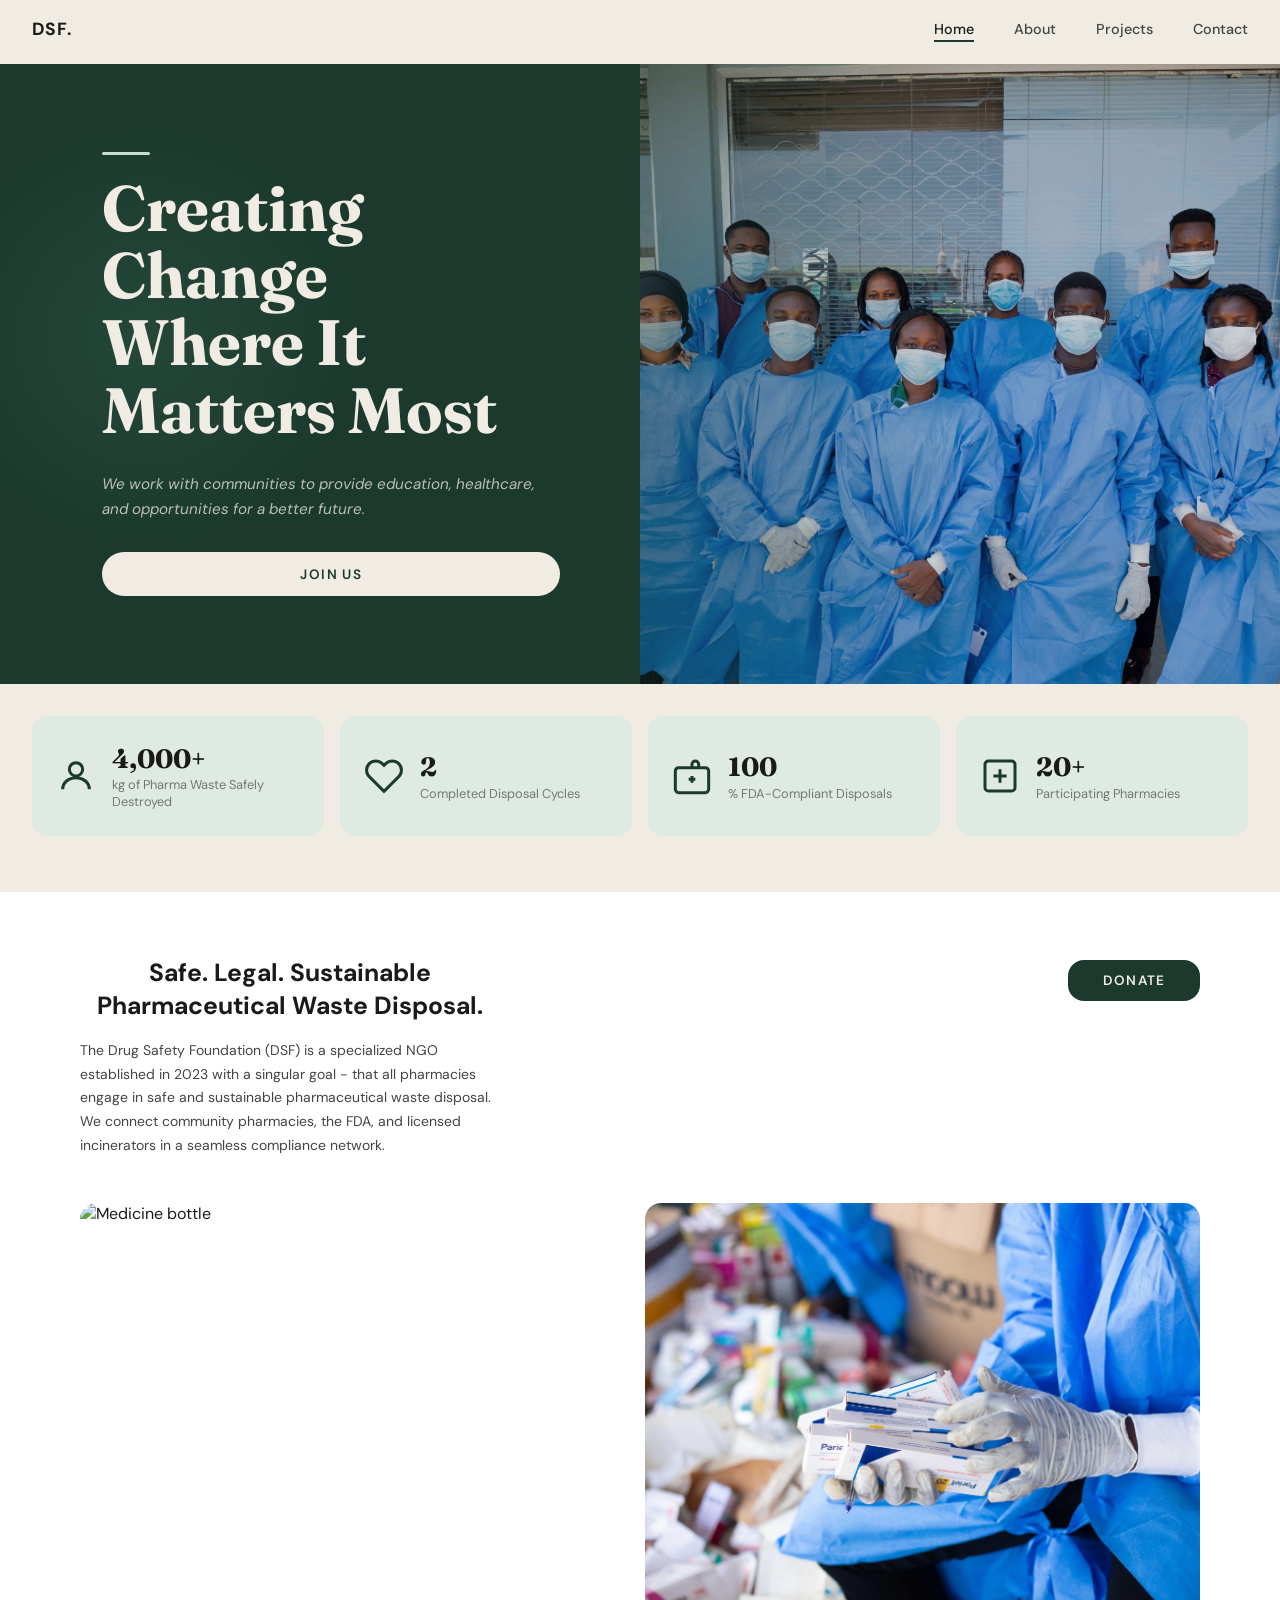
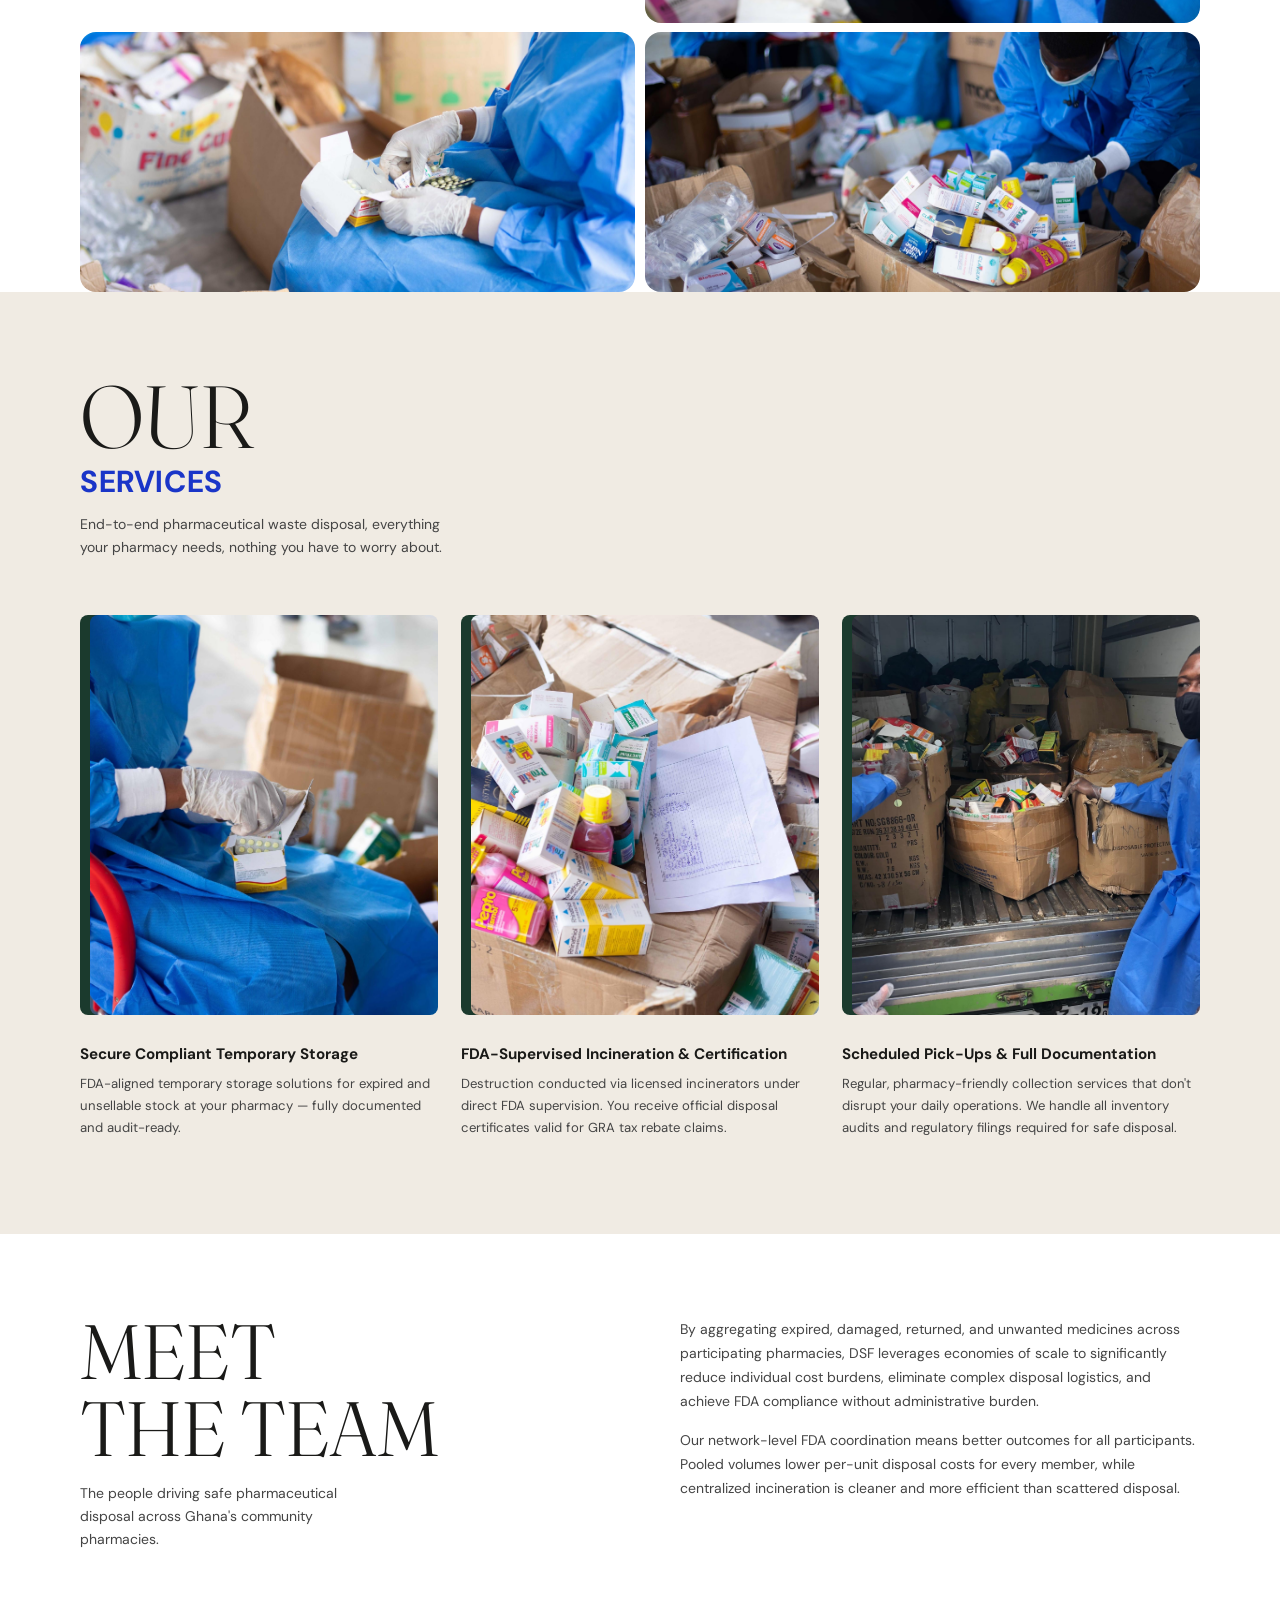
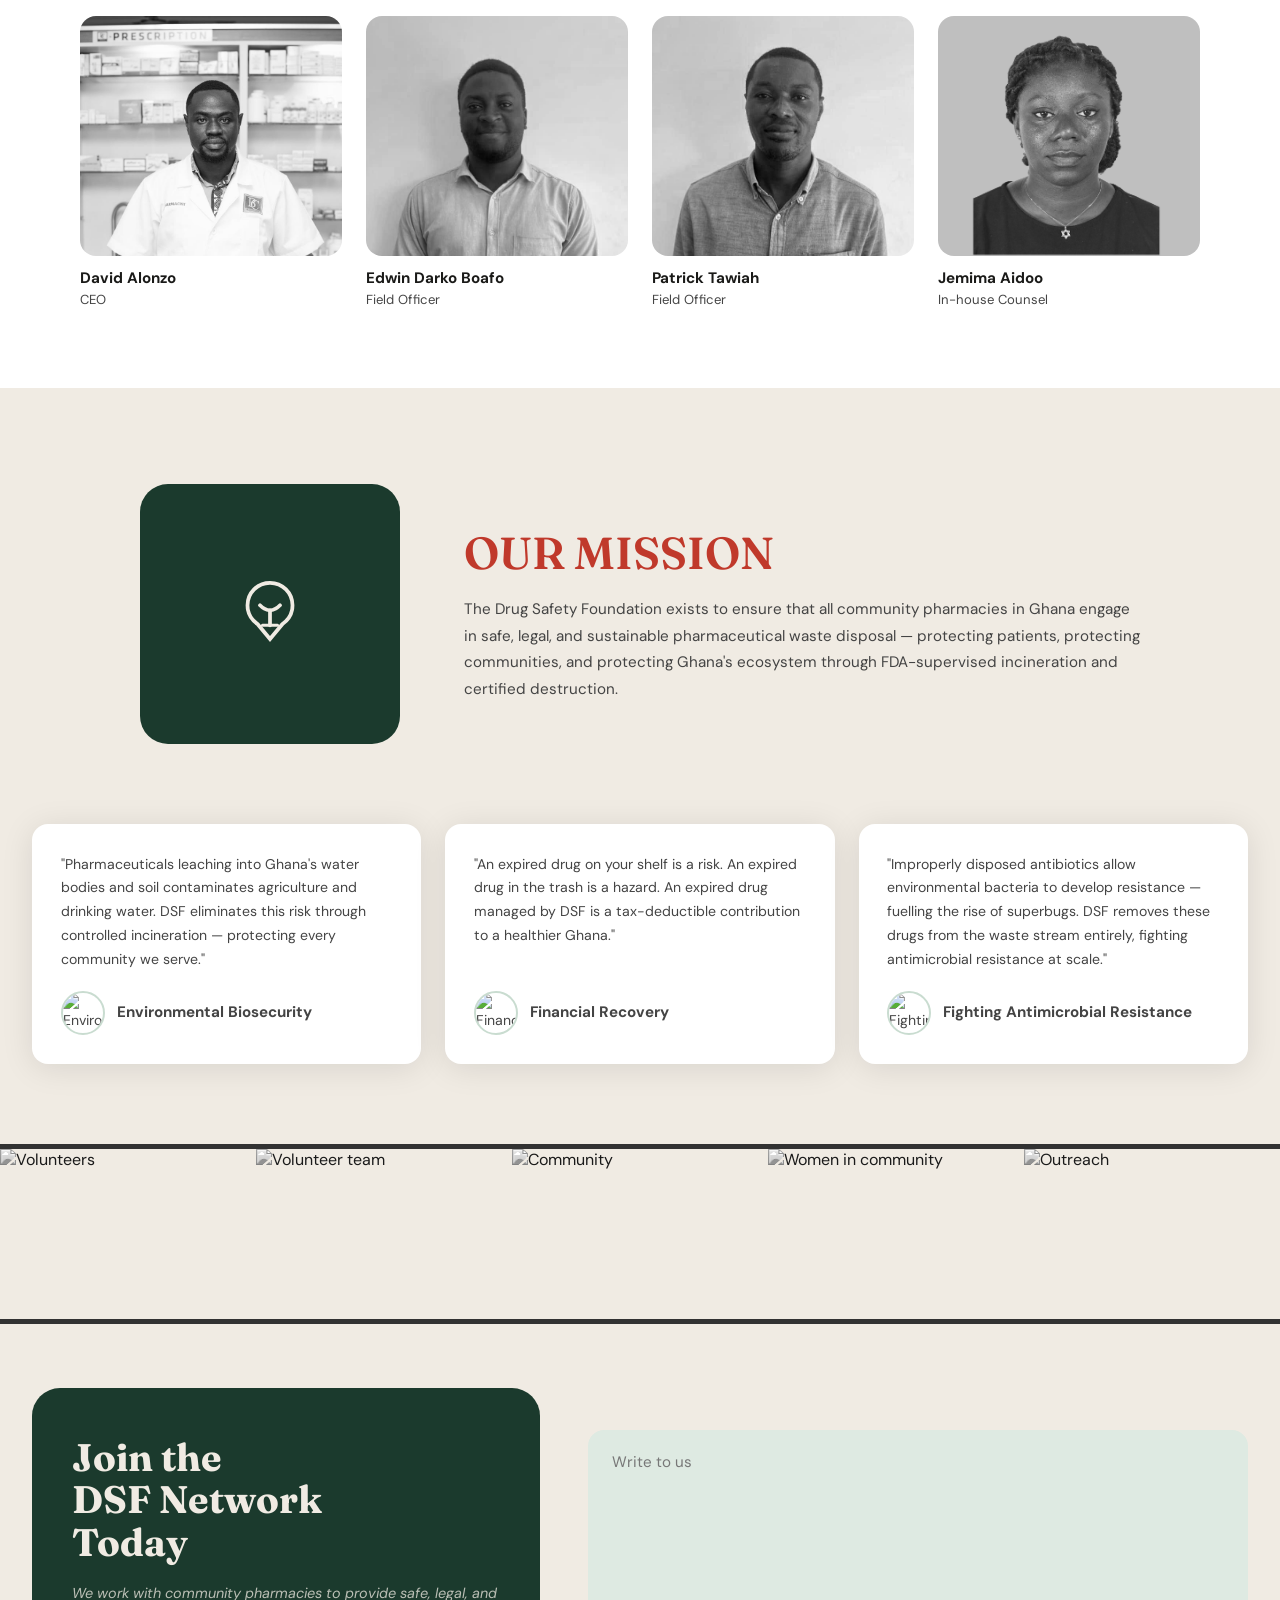
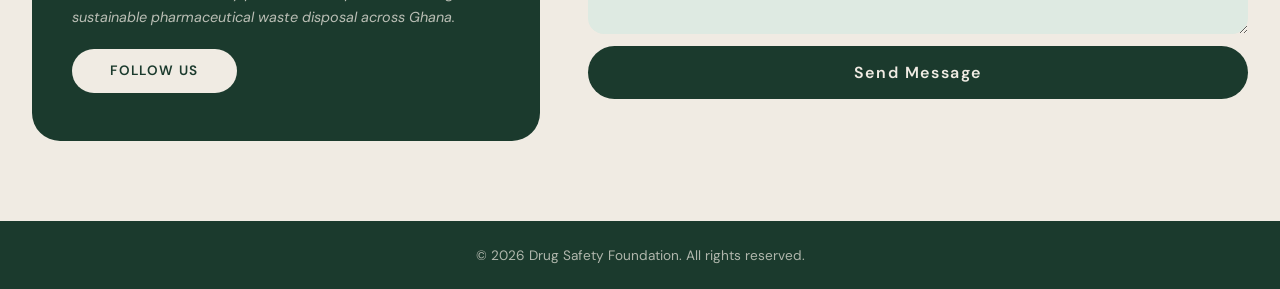
==== commit 14e4469a: "added donate page" ====
--- a/index.html
+++ b/index.html
@@ -120,7 +120,7 @@
           </p>
         </div>
         <div class="about__cta-col">
-          <a href="#contact" class="btn btn--donate">DONATE</a>
+          <a href="./donate.html" class="btn btn--donate">DONATE</a>
         </div>
       </div>
 
@@ -315,11 +315,11 @@
           <p class="contact__sub">
             We work with community pharmacies to provide safe, legal, and sustainable pharmaceutical waste disposal across Ghana.
           </p>
-          <button class="btn btn--light-outline">SUBSCRIBE</button>
+          <a href="https://www.instagram.com/drugsafetyfoundation/" target="_blank"><button class="btn btn--light-outline">FOLLOW US</button></a>
         </div>
 
         <div class="contact__form-col">
-          <textarea class="contact__textarea" placeholder="Write to us" rows="8"></textarea>
+          <textarea class="contact__textarea" id="contactMessage" placeholder="Write to us" rows="8"></textarea>
           <button class="btn btn--send" id="sendBtn">Send Message</button>
         </div>
       </div>
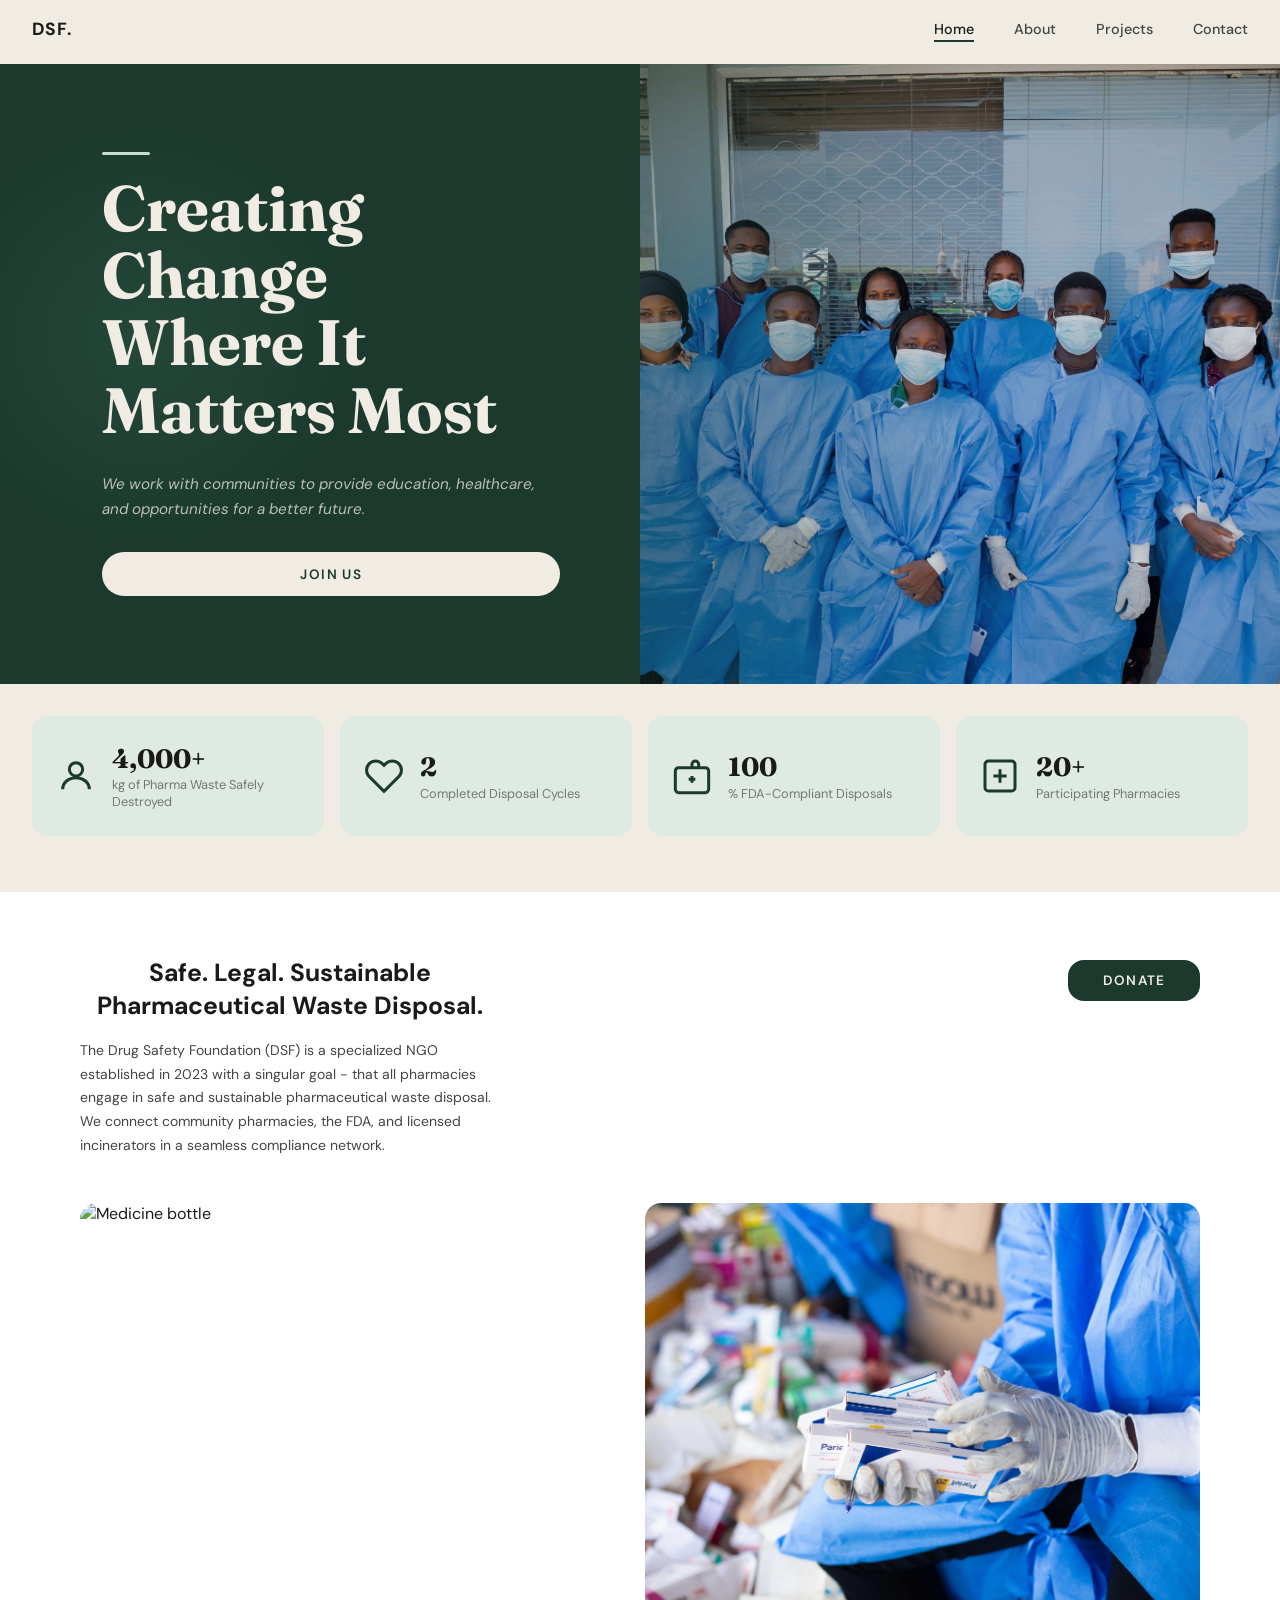
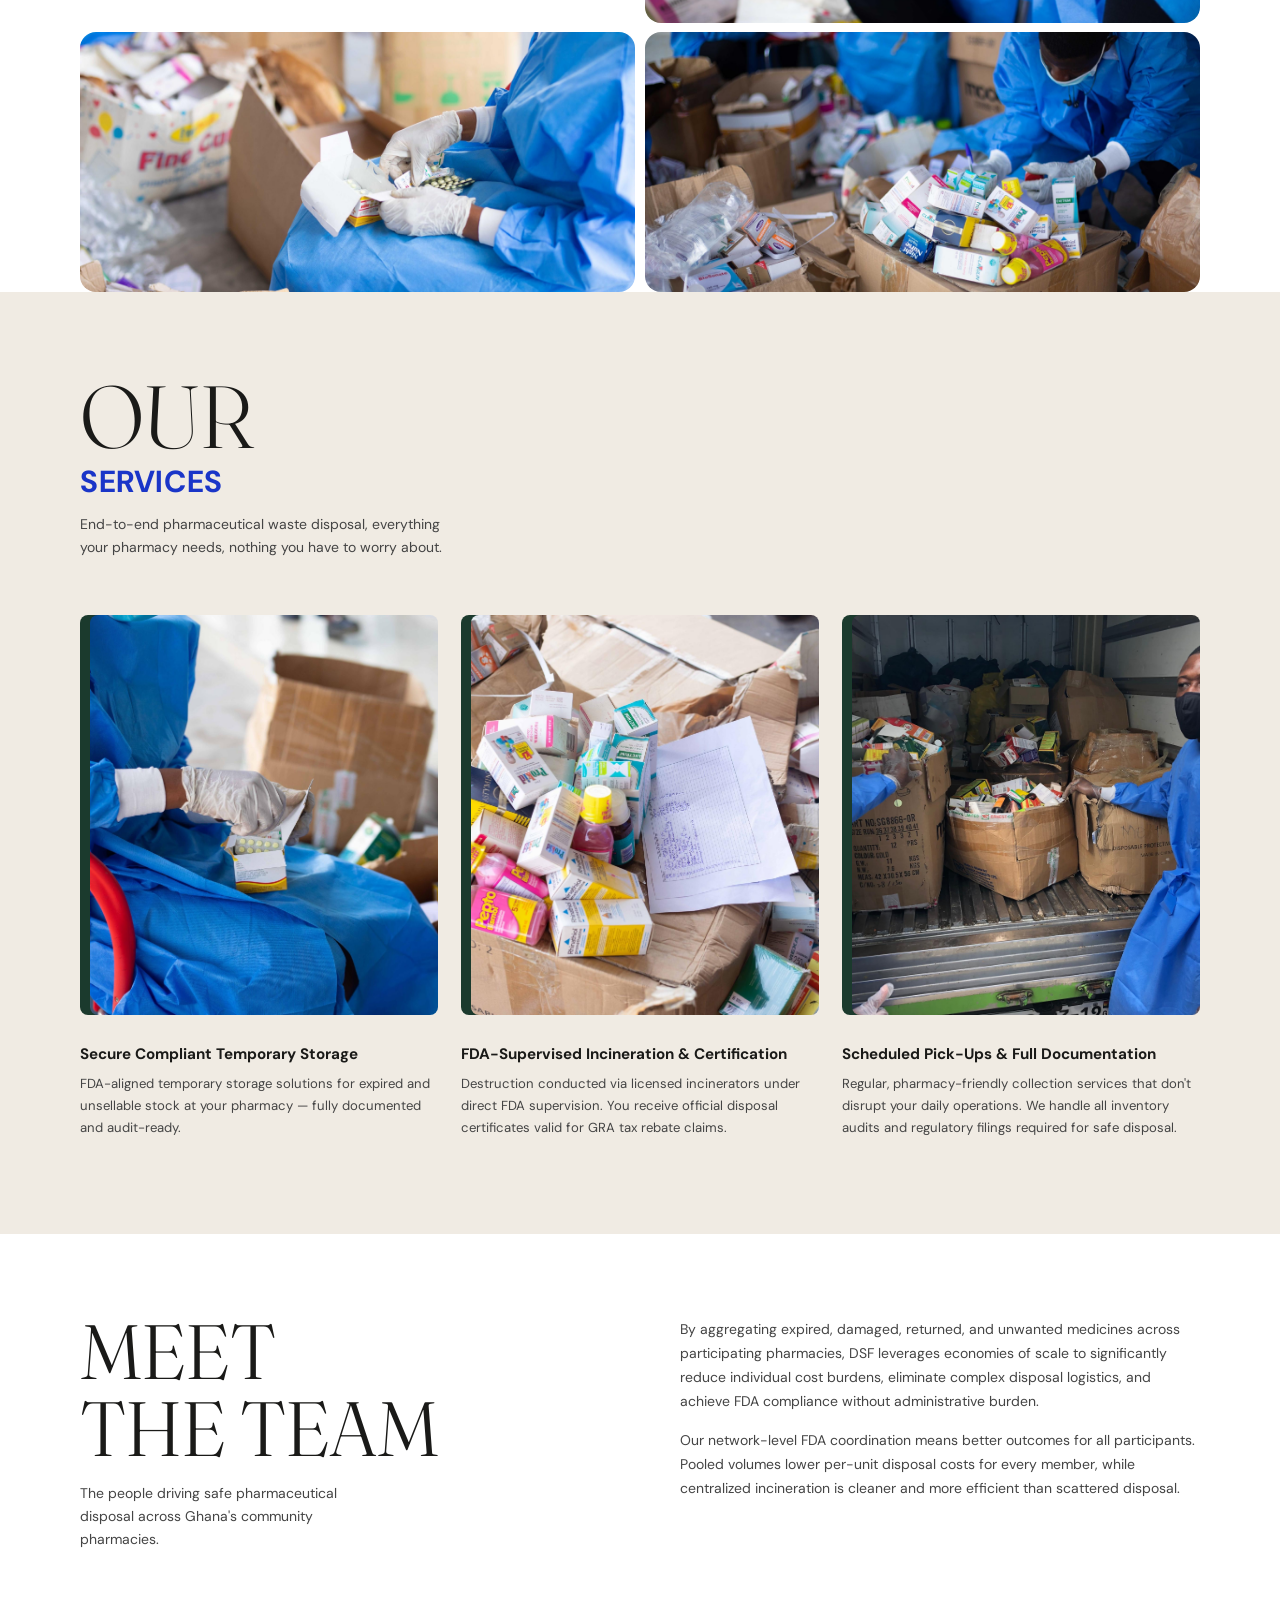
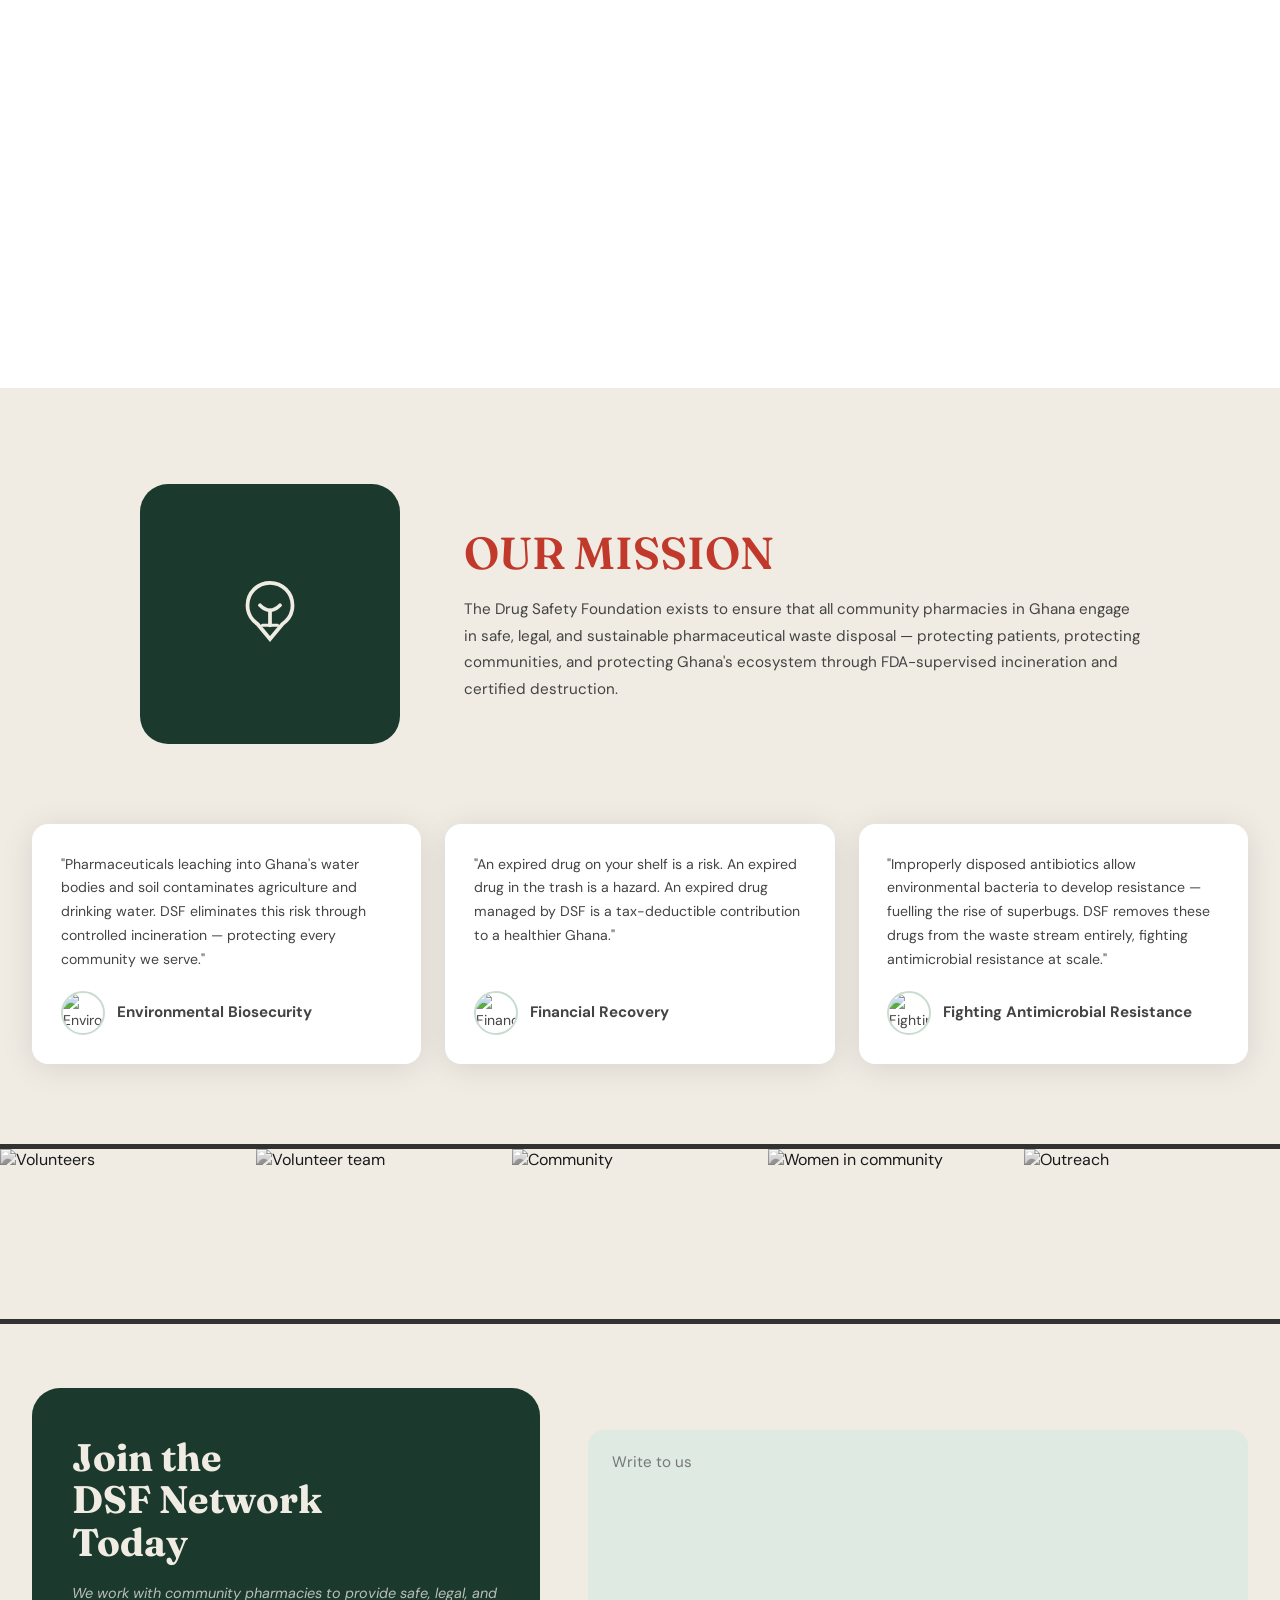
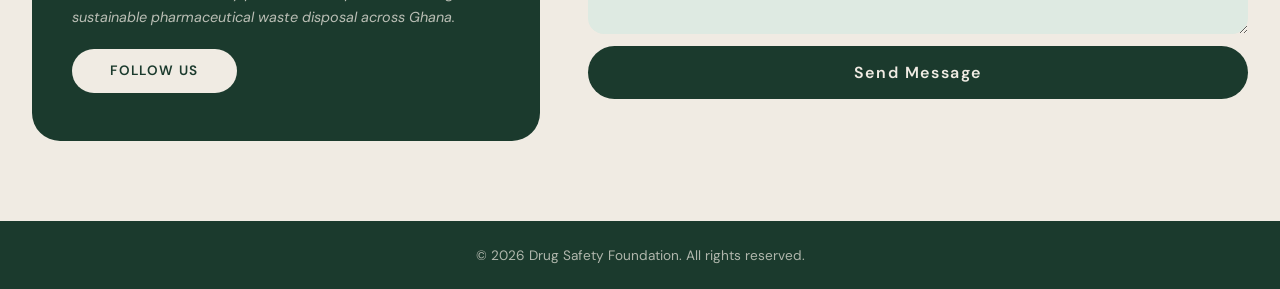
==== commit 3617a635: "modified index.html added role and name pharmacist" ====
--- a/index.html
+++ b/index.html
@@ -213,8 +213,8 @@
           <div class="team-card__photo">
             <img src="./src/team1.jpeg" alt="David Alonzo" />
           </div>
-          <h3 class="team-card__name">David Alonzo</h3>
-          <p class="team-card__role">CEO</p>
+          <h3 class="team-card__name">Alexis Banie</h3>
+          <p class="team-card__role">Pharmacist</p>
         </div>
         <div class="team-card">
           <div class="team-card__photo">
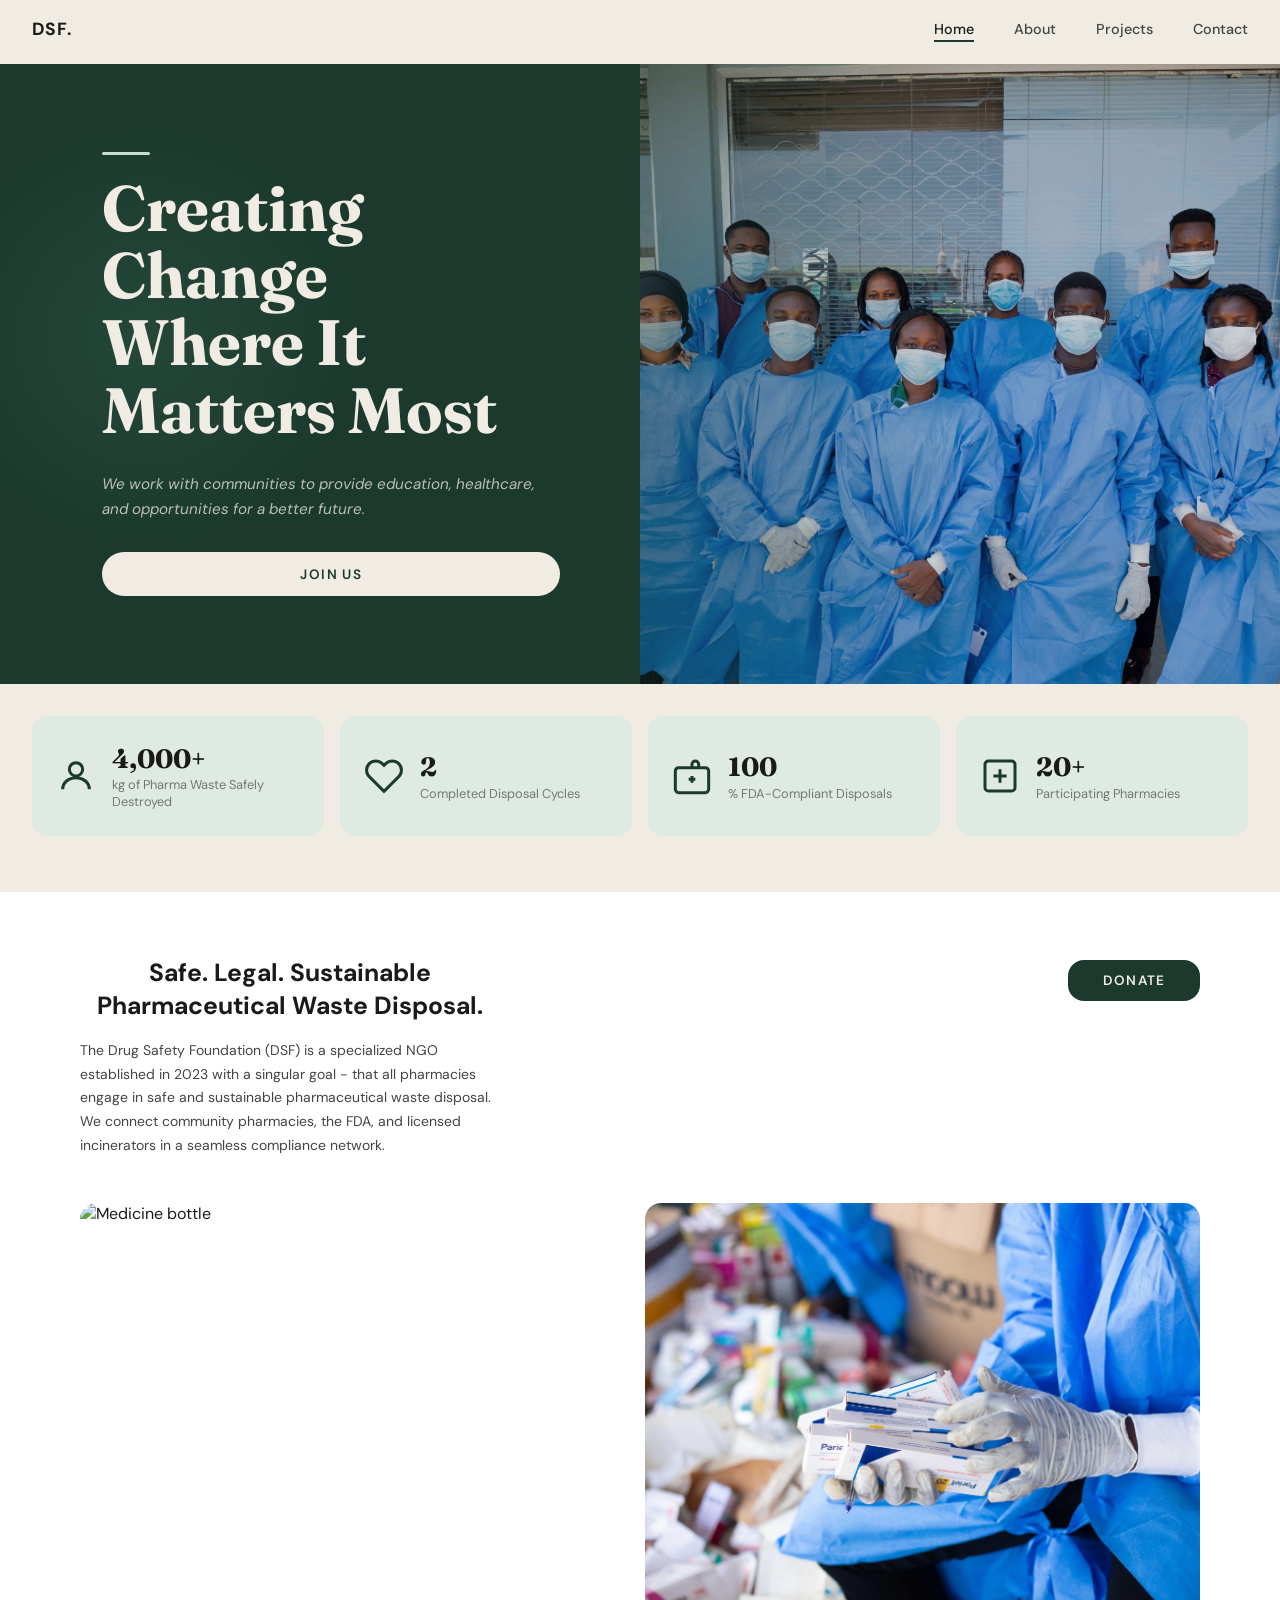
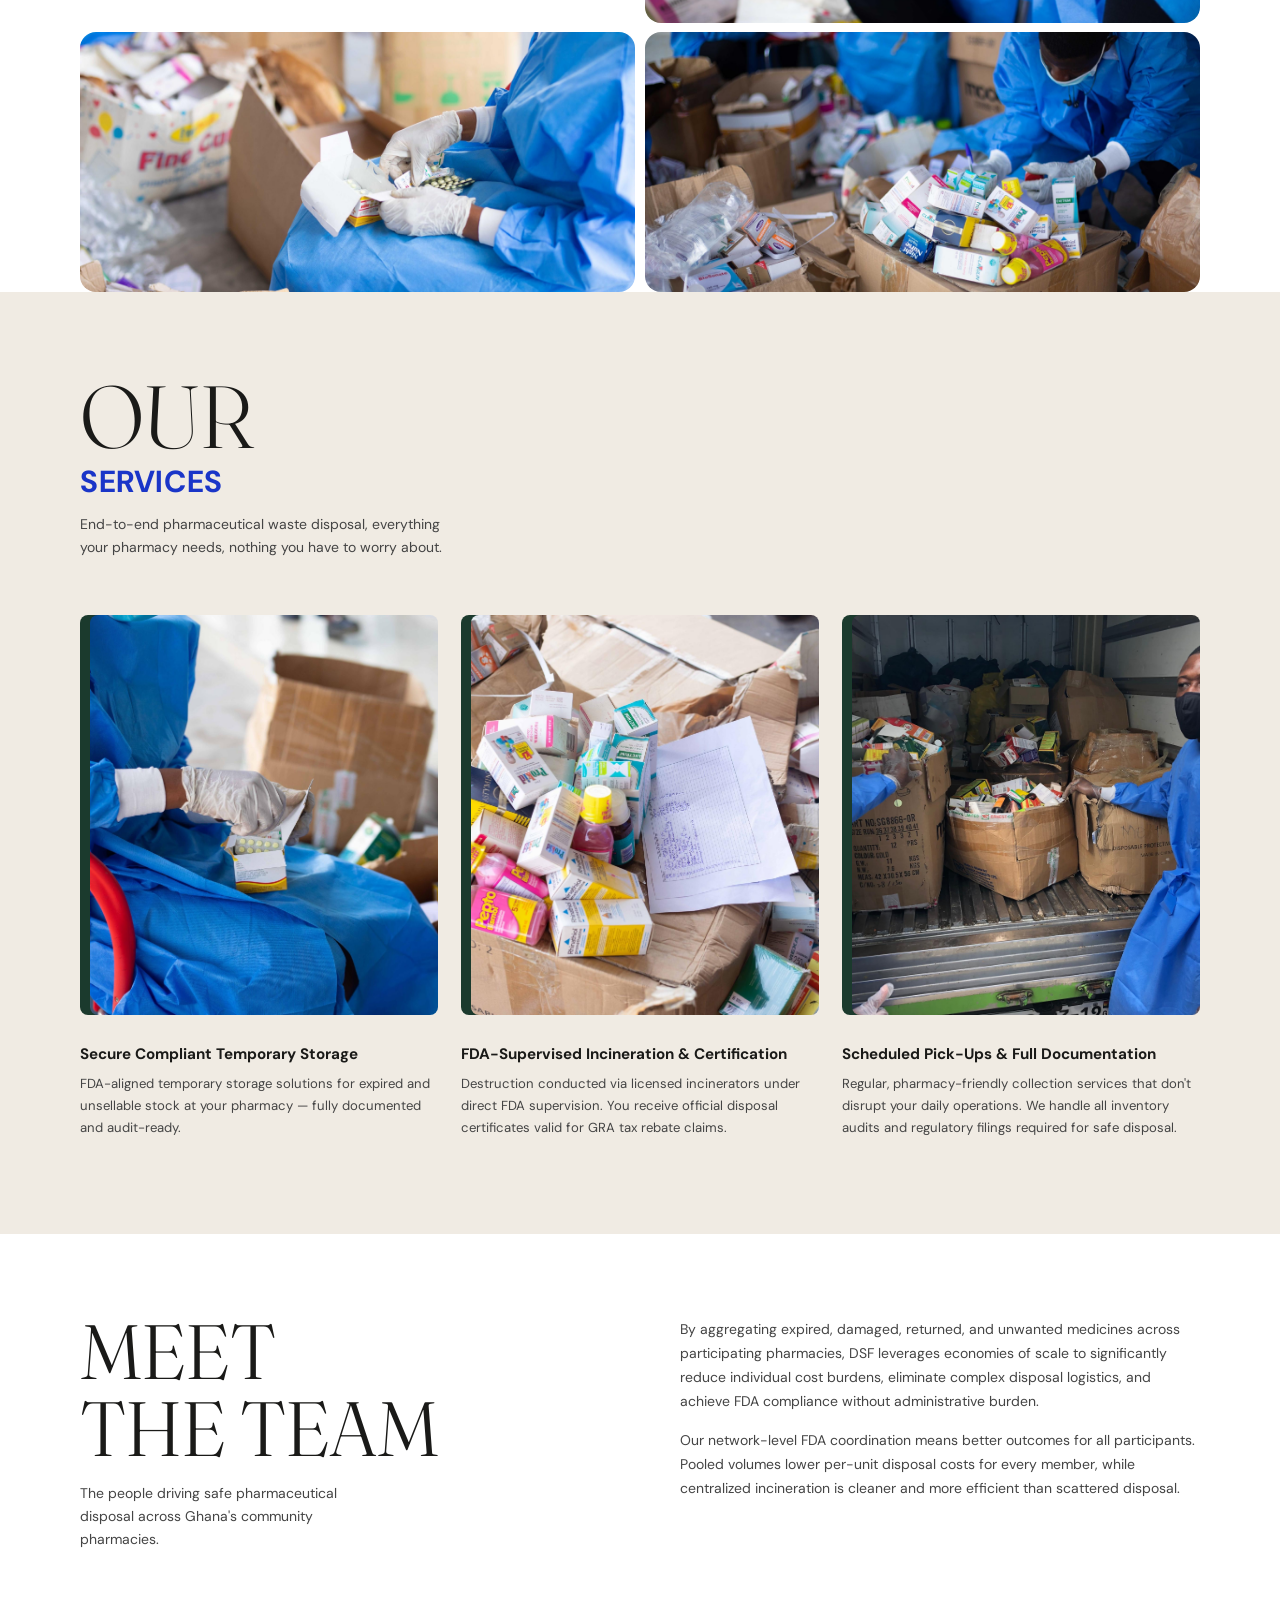
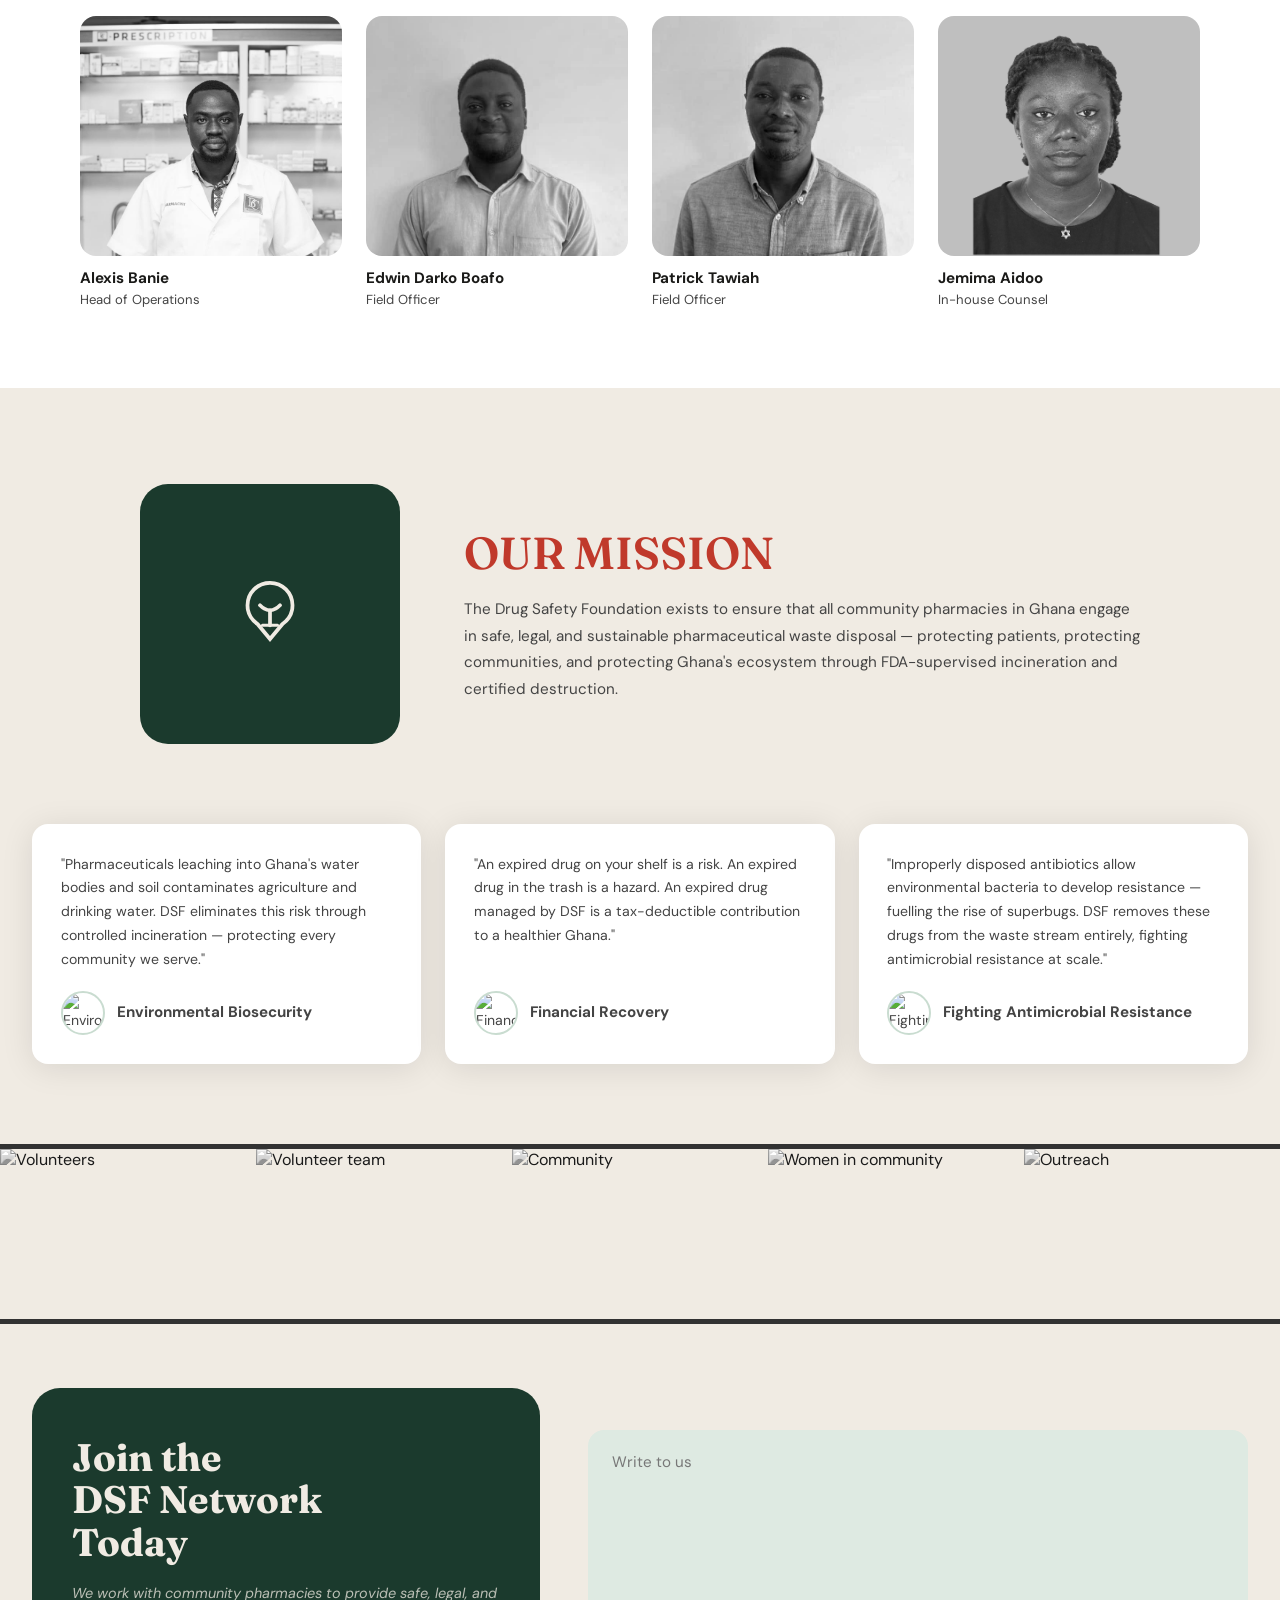
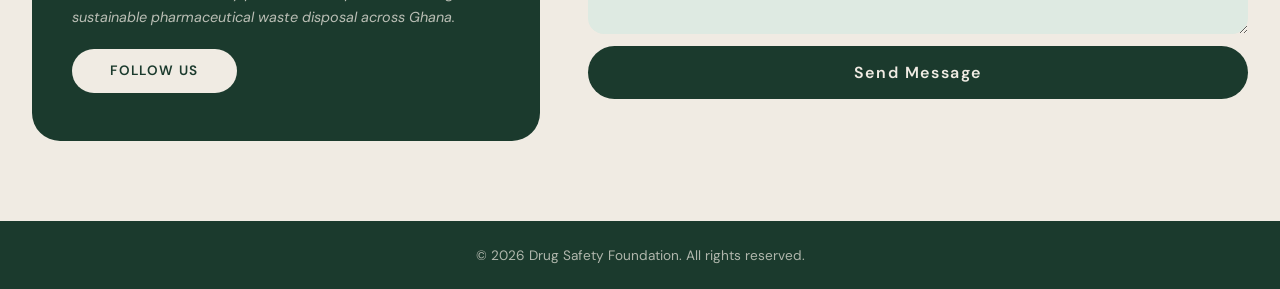
==== commit c994bdaf: "Update index.html Changed role of Alexis Banie from Pharmacist to Head of Operations as per request" ====
--- a/index.html
+++ b/index.html
@@ -214,7 +214,7 @@
             <img src="./src/team1.jpeg" alt="David Alonzo" />
           </div>
           <h3 class="team-card__name">Alexis Banie</h3>
-          <p class="team-card__role">Pharmacist</p>
+          <p class="team-card__role">Head of Operations</p>
         </div>
         <div class="team-card">
           <div class="team-card__photo">
